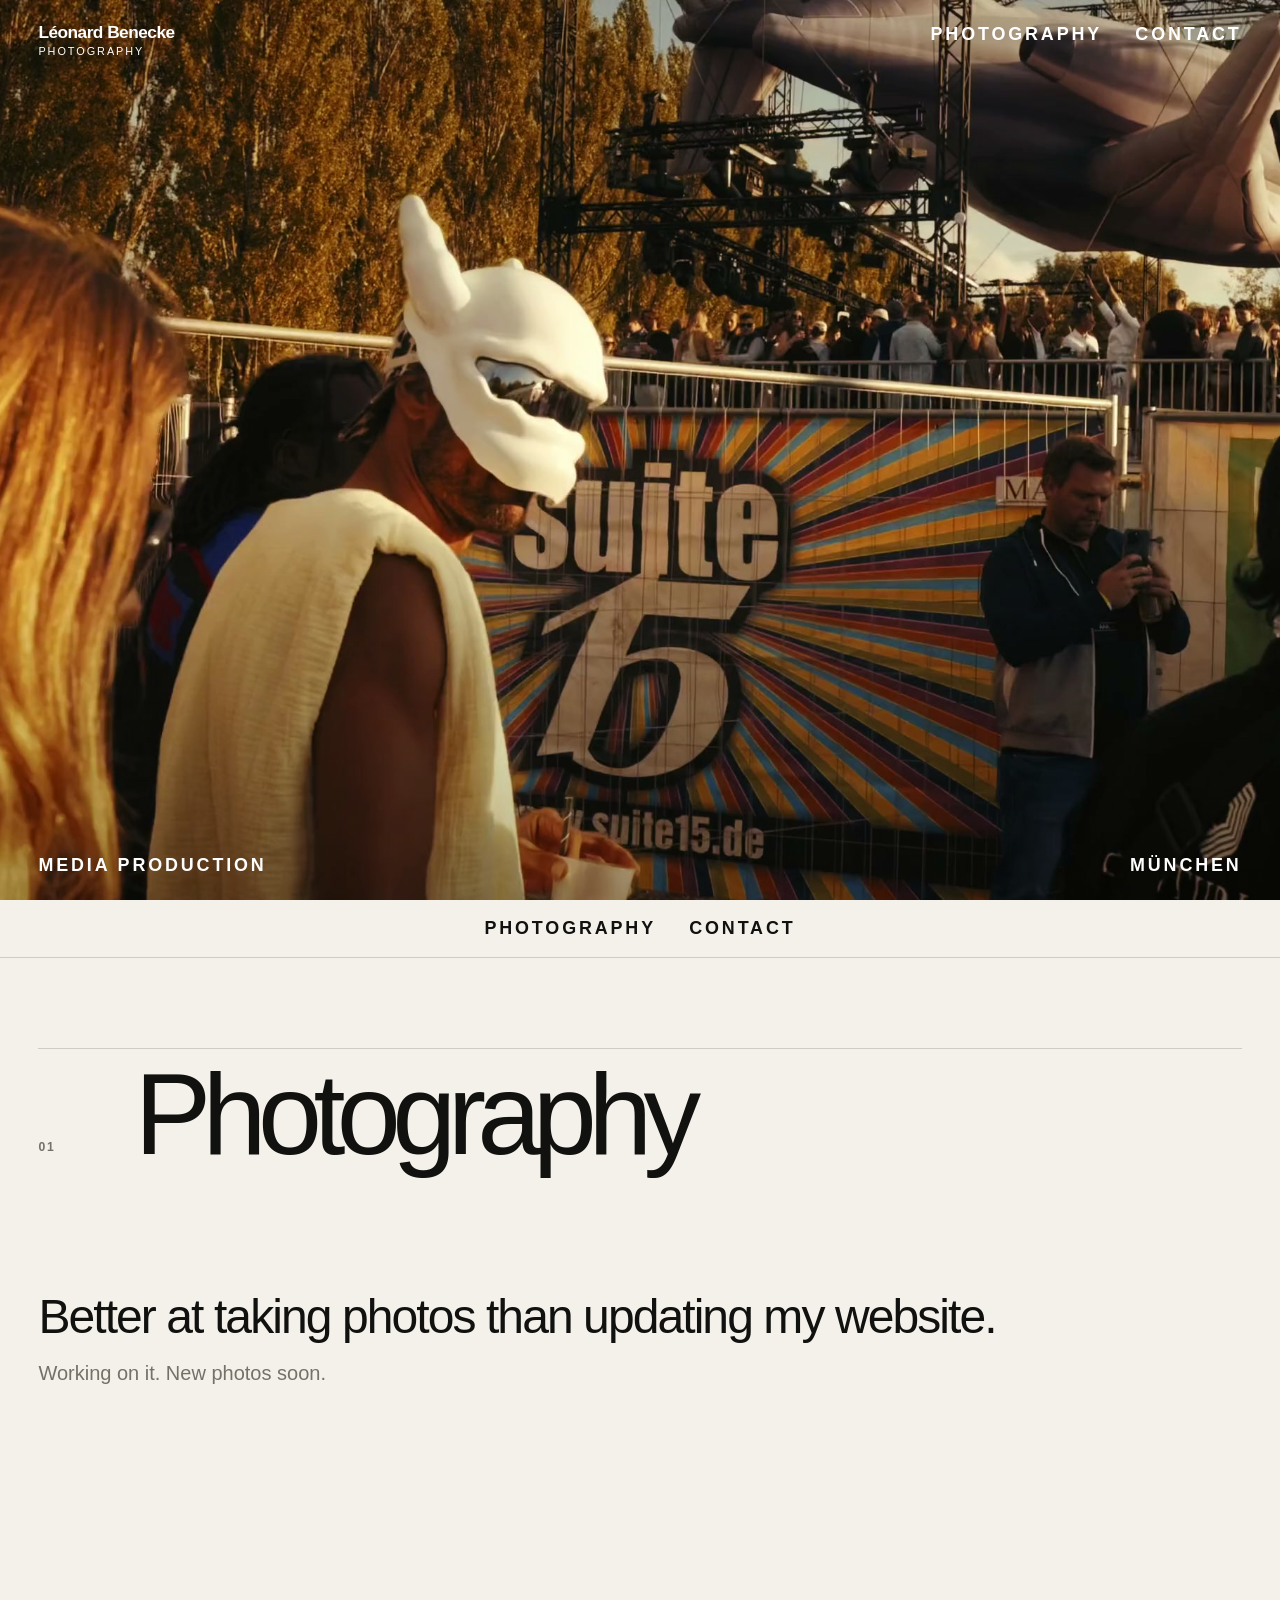
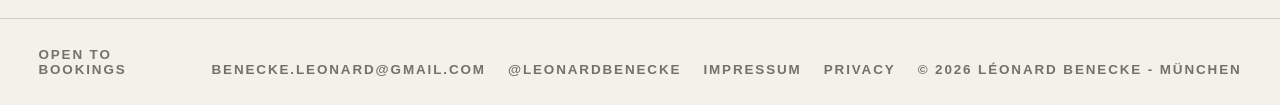
==== index.html @ dd4e33e9 "Use first frame of current cover video as loading poster" ====
<!doctype html>
<html lang="de">
  <head>
    <meta charset="UTF-8" />
    <meta name="viewport" content="width=device-width, initial-scale=1.0" />
    <meta
      name="description"
      content="Léonard Benecke Photography in München für Eventfotografie, Club-Events, Portraits, Automotive, Immobilien, Foto und Video."
    />
    <meta name="author" content="Léonard Benecke" />
    <meta name="robots" content="index, follow" />
    <meta
      name="keywords"
      content="Fotograf München, Eventfotografie München, Clubfotografie, Portraitfotografie, Automotive Fotografie, Immobilienfotografie, Videografie München"
    />
    <meta property="og:type" content="website" />
    <meta property="og:locale" content="de_DE" />
    <meta property="og:site_name" content="Léonard Benecke Photography" />
    <meta property="og:title" content="Léonard Benecke Photography | Foto &amp; Video in München" />
    <meta
      property="og:description"
      content="Eventfotografie, Club-Events, Portraits, Automotive, Immobilien sowie Foto- und Videoproduktion in München."
    />
    <meta property="og:url" content="https://leonardbenecke.de/" />
    <meta property="og:image" content="https://leonardbenecke.de/images/COVER/0010.jpg" />
    <meta name="twitter:card" content="summary_large_image" />
    <meta name="twitter:title" content="Léonard Benecke Photography | Foto &amp; Video in München" />
    <meta
      name="twitter:description"
      content="Eventfotografie, Club-Events, Portraits, Automotive, Immobilien sowie Foto- und Videoproduktion in München."
    />
    <meta name="twitter:image" content="https://leonardbenecke.de/images/COVER/0010.jpg" />
    <title>Léonard Benecke Photography | Foto &amp; Video in München</title>
    <link rel="canonical" href="https://leonardbenecke.de/" />
    <link rel="icon" href="data:image/svg+xml,%3Csvg xmlns='http://www.w3.org/2000/svg' viewBox='0 0 64 64'%3E%3Crect width='64' height='64' fill='%2311110f'/%3E%3Ctext x='32' y='39' text-anchor='middle' font-family='Arial' font-size='24' fill='%23f4f1ea'%3ELB%3C/text%3E%3C/svg%3E" />
    <link rel="stylesheet" href="styles.css" />
    <script type="application/ld+json">
      {
        "@context": "https://schema.org",
        "@type": "LocalBusiness",
        "name": "Léonard Benecke Photography",
        "url": "https://leonardbenecke.de/",
        "image": "https://leonardbenecke.de/images/COVER/0010.jpg",
        "email": "benecke.leonard@gmail.com",
        "sameAs": ["https://www.instagram.com/leonardbenecke/"],
        "address": {
          "@type": "PostalAddress",
          "streetAddress": "Planegger Straße 38",
          "postalCode": "81241",
          "addressLocality": "München",
          "addressCountry": "DE"
        },
        "areaServed": {
          "@type": "City",
          "name": "München"
        },
        "description": "Fotografie und Videografie in München mit Fokus auf Events, Club-Events, Portraits, Automotive, Immobilien und Musikvideos.",
        "knowsAbout": [
          "Eventfotografie",
          "Clubfotografie",
          "Portraitfotografie",
          "Automotive Fotografie",
          "Immobilienfotografie",
          "Videografie",
          "Videoschnitt"
        ]
      }
    </script>
    <script src="script.js" defer fetchpriority="high"></script>
  </head>
  <body>
    <header class="site-header">
      <a class="brand" href="#top" aria-label="Léonard Benecke Photography home">
        <span>Léonard Benecke</span>
        <small>Photography</small>
      </a>

      <button class="menu-toggle" type="button" aria-expanded="false" aria-controls="site-nav">
        Menu
      </button>

      <nav id="site-nav" class="site-nav" aria-label="Main navigation">
        <a href="#photography">Photography</a>
        <a href="#contact">Contact</a>
      </nav>
    </header>

    <main id="top">
      <h1 class="sr-only">Léonard Benecke Photography in München</h1>

      <section class="hero" aria-label="Featured video">
        <video
          autoplay
          muted
          loop
          playsinline
          preload="auto"
          poster="images/COVER/cover-video-first-frame-20261026.jpg"
          data-hdr-src="images/CoverVideoHDR-compressed.mp4"
          data-sdr-src="images/CoverVideoSDR-compressed.mp4"
          data-low-hdr-src="images/CoverVideoHDR-low-compressed.mp4"
          data-low-sdr-src="images/CoverVideoLOW-compressed.mp4"
        >
          <img src="images/COVER/cover-video-first-frame-20261026.jpg" alt="Open-air event with a guest wearing a white mask" fetchpriority="low" />
        </video>
        <div class="hero-meta">
          <p>Media Production</p>
          <p>München</p>
        </div>
      </section>

      <nav class="category-nav" aria-label="Page sections">
        <a href="#photography">Photography</a>
        <a href="#contact">Contact</a>
      </nav>

      <section id="photography" class="gallery-section" aria-labelledby="photography-title">
        <div class="section-heading">
          <p>01</p>
          <h2 id="photography-title">Photography</h2>
        </div>

        <div class="gallery-maintenance">
          <p class="maintenance-title">Better at taking photos than updating my website.</p>
          <p class="maintenance-note">Working on it. New photos soon.</p>
        </div>
      </section>

      <section id="contact" class="contact" aria-label="Contact">
        <p class="contact-note">Open to bookings</p>
        <a href="mailto:benecke.leonard@gmail.com">benecke.leonard@gmail.com</a>
        <a href="https://www.instagram.com/leonardbenecke/" rel="noopener noreferrer">@leonardbenecke</a>
        <a href="impressum.html">Impressum</a>
        <a href="datenschutz.html">Privacy</a>
        <p>© <span id="year"></span> Léonard Benecke - München</p>
      </section>
    </main>
  </body>
</html>
---- styles.css ----
:root {
  --paper: #f4f1ea;
  --ink: #11110f;
  --muted: #747168;
  --line: rgba(17, 17, 15, 0.16);
  --sans: -apple-system, BlinkMacSystemFont, "Segoe UI", Arial, sans-serif;
}

* {
  box-sizing: border-box;
}

html {
  scroll-behavior: smooth;
}

body {
  margin: 0;
  background: var(--paper);
  color: var(--ink);
  font-family: var(--sans);
}

body.nav-open {
  overflow: hidden;
}

body.lightbox-open {
  overflow: hidden;
}

a {
  color: inherit;
  text-decoration: none;
}

img {
  display: block;
  width: 100%;
}

button {
  color: inherit;
  font: inherit;
}

.sr-only {
  position: absolute;
  width: 1px;
  height: 1px;
  padding: 0;
  border: 0;
  margin: -1px;
  clip: rect(0, 0, 0, 0);
  overflow: hidden;
  white-space: nowrap;
}

.site-header {
  position: absolute;
  z-index: 10;
  top: 0;
  left: 0;
  display: flex;
  width: 100%;
  align-items: flex-start;
  justify-content: space-between;
  padding: 24px clamp(18px, 3vw, 42px);
  color: #fff;
  text-shadow: 0 1px 18px rgba(0, 0, 0, 0.28);
}

.brand {
  display: flex;
  flex-direction: column;
  gap: 5px;
  font-size: 1.08rem;
  font-weight: 600;
  letter-spacing: -0.03em;
  line-height: 1;
}

.brand small {
  font-size: 0.68rem;
  font-weight: 500;
  letter-spacing: 0.18em;
  text-transform: uppercase;
}

.site-nav,
.category-nav {
  display: flex;
  gap: clamp(18px, 2.6vw, 36px);
  font-size: clamp(0.95rem, 1.4vw, 1.35rem);
  font-weight: 600;
  letter-spacing: 0.16em;
  text-transform: uppercase;
}

.site-nav a,
.category-nav a,
.contact a {
  transition: opacity 180ms ease;
}

.site-nav a:hover,
.category-nav a:hover,
.contact a:hover {
  opacity: 0.55;
}

.menu-toggle {
  display: none;
}

.hero {
  position: relative;
  min-height: 100svh;
  overflow: hidden;
  background: #151515;
}

.hero video,
.hero img {
  position: absolute;
  top: 50%;
  left: 50%;
  width: 100vw;
  height: 100svh;
  max-width: calc(100svh * 21 / 9);
  max-height: calc(100vw * 16 / 9);
  object-fit: cover;
  object-position: center 55%;
  transform: translate(-50%, -50%);
}

.hero video {
  display: block;
}

.hero::after {
  position: absolute;
  inset: 0;
  content: "";
  background:
    linear-gradient(180deg, rgba(0, 0, 0, 0.18), transparent 34%),
    linear-gradient(0deg, rgba(0, 0, 0, 0.28), transparent 38%);
  pointer-events: none;
}

.hero-meta {
  position: absolute;
  right: clamp(18px, 3vw, 42px);
  bottom: 24px;
  left: clamp(18px, 3vw, 42px);
  z-index: 1;
  display: flex;
  justify-content: space-between;
  color: #fff;
  font-size: clamp(0.95rem, 1.4vw, 1.35rem);
  font-weight: 600;
  letter-spacing: 0.16em;
  text-transform: uppercase;
}

.hero-meta p,
.contact p,
figure {
  margin: 0;
}

.category-nav {
  position: sticky;
  z-index: 8;
  top: 0;
  justify-content: center;
  padding: 18px clamp(18px, 3vw, 42px);
  border-bottom: 1px solid var(--line);
  background: rgba(244, 241, 234, 0.88);
  backdrop-filter: blur(16px);
}

.gallery-section {
  padding: clamp(52px, 7vw, 98px) clamp(18px, 3vw, 42px) 0;
  scroll-margin-top: 58px;
}

.section-heading {
  display: grid;
  grid-template-columns: 72px 1fr;
  gap: 24px;
  align-items: end;
  padding-top: 18px;
  border-top: 1px solid var(--line);
  margin-bottom: clamp(24px, 4vw, 54px);
}

.section-heading p {
  margin: 0 0 0.58em;
  color: var(--muted);
  font-size: 0.76rem;
  font-weight: 600;
  letter-spacing: 0.16em;
}

h1,
.section-heading h2 {
  margin: 0;
  font-size: clamp(3.4rem, 9vw, 9.5rem);
  font-weight: 500;
  letter-spacing: -0.075em;
  line-height: 0.82;
}

.gallery-maintenance {
  padding: clamp(36px, 6vw, 80px) 0;
}

.maintenance-title {
  margin: 0 0 14px;
  font-size: clamp(1.5rem, 4vw, 3rem);
  font-weight: 500;
  letter-spacing: -0.04em;
}

.maintenance-note {
  margin: 0;
  color: var(--muted);
  font-size: clamp(1rem, 1.6vw, 1.25rem);
  line-height: 1.5;
}

.photo-grid {
  --photo-gap: clamp(12px, 1.4vw, 22px);
  display: grid;
  grid-template-columns: repeat(2, minmax(0, 1fr));
  gap: var(--photo-gap);
  align-items: start;
}

.photo-grid-column {
  display: grid;
  gap: var(--photo-gap);
  align-content: start;
}

.photo-grid figure {
  position: relative;
  display: block;
  width: 100%;
  background: #d8d2c6;
}

.photo-grid-events figcaption {
  position: absolute;
  bottom: 10px;
  left: 10px;
  padding: 5px 8px;
  background: rgba(0, 0, 0, 0.32);
  backdrop-filter: blur(10px);
  color: #fff;
  font-size: 0.72rem;
  font-weight: 600;
  letter-spacing: 0.08em;
  line-height: 1;
}

.photo-grid img {
  width: 100%;
  height: auto;
  cursor: zoom-in;
}

.photo-grid img:not([src]):not([width]) {
  display: block;
  aspect-ratio: 3 / 2;
  min-height: 180px;
}

.lightbox {
  position: fixed;
  inset: 0;
  z-index: 50;
  display: none;
  align-items: center;
  justify-content: center;
  padding: clamp(18px, 4vw, 52px);
  background: rgba(10, 10, 9, 0.92);
}

.lightbox.is-open {
  display: flex;
}

.lightbox-image {
  width: auto;
  max-width: 100%;
  max-height: 100%;
  object-fit: contain;
  box-shadow: 0 20px 80px rgba(0, 0, 0, 0.32);
}

.lightbox-close {
  position: fixed;
  top: 18px;
  right: 18px;
  z-index: 1;
  padding: 0;
  border: 0;
  background: transparent;
  color: #fff;
  cursor: pointer;
  font-size: 0.78rem;
  font-weight: 600;
  letter-spacing: 0.16em;
  text-transform: uppercase;
}

.contact {
  display: grid;
  grid-template-columns: 1fr repeat(5, auto);
  gap: 22px;
  align-items: end;
  margin-top: clamp(86px, 12vw, 160px);
  padding: 28px clamp(18px, 3vw, 42px);
  border-top: 1px solid var(--line);
  color: var(--muted);
  font-size: 0.84rem;
  font-weight: 600;
  letter-spacing: 0.14em;
  text-transform: uppercase;
}

.legal-page {
  min-height: 100svh;
  padding: clamp(24px, 4vw, 56px);
}

.legal-back {
  display: inline-block;
  margin-bottom: clamp(64px, 14vw, 180px);
  font-size: 0.78rem;
  font-weight: 600;
  letter-spacing: 0.16em;
  text-transform: uppercase;
}

.legal-content {
  max-width: 720px;
}

.legal-content h1 {
  margin-bottom: clamp(42px, 8vw, 92px);
}

.legal-content h2 {
  margin: 0 0 14px;
  font-size: 0.84rem;
  font-weight: 600;
  letter-spacing: 0.14em;
  text-transform: uppercase;
}

.legal-content p {
  margin: 0 0 34px;
  font-size: clamp(1.05rem, 1.8vw, 1.45rem);
  line-height: 1.5;
}

@media (max-width: 780px) {
  .site-header {
    padding: 18px;
  }

  .menu-toggle {
    position: relative;
    z-index: 12;
    display: block;
    padding: 0;
    border: 0;
    background: transparent;
    font-size: 0.78rem;
    font-weight: 600;
    letter-spacing: 0.16em;
    text-transform: uppercase;
  }

  .site-nav {
    position: fixed;
    inset: 0;
    z-index: 11;
    display: none;
    flex-direction: column;
    gap: 26px;
    align-items: center;
    justify-content: center;
    background: var(--ink);
    color: var(--paper);
    font-size: clamp(2.5rem, 13vw, 4.8rem);
    font-weight: 500;
    letter-spacing: -0.075em;
    text-transform: none;
  }

  .site-nav.is-open {
    display: flex;
  }

  .category-nav {
    justify-content: space-between;
    gap: 12px;
    overflow-x: auto;
  }

  .hero video,
  .hero img {
    object-position: center center;
  }

  .hero-meta {
    display: grid;
    gap: 9px;
  }

  .section-heading {
    grid-template-columns: 1fr;
    gap: 8px;
  }

  .photo-grid {
    grid-template-columns: repeat(2, minmax(0, 1fr));
  }

  .contact {
    grid-template-columns: 1fr;
    align-items: start;
  }
}

@media (max-width: 560px) {
  .photo-grid {
    grid-template-columns: 1fr;
  }
}

@media (prefers-reduced-motion: reduce) {
  html {
    scroll-behavior: auto;
  }

  *,
  *::before,
  *::after {
    transition-duration: 0.01ms !important;
  }
}
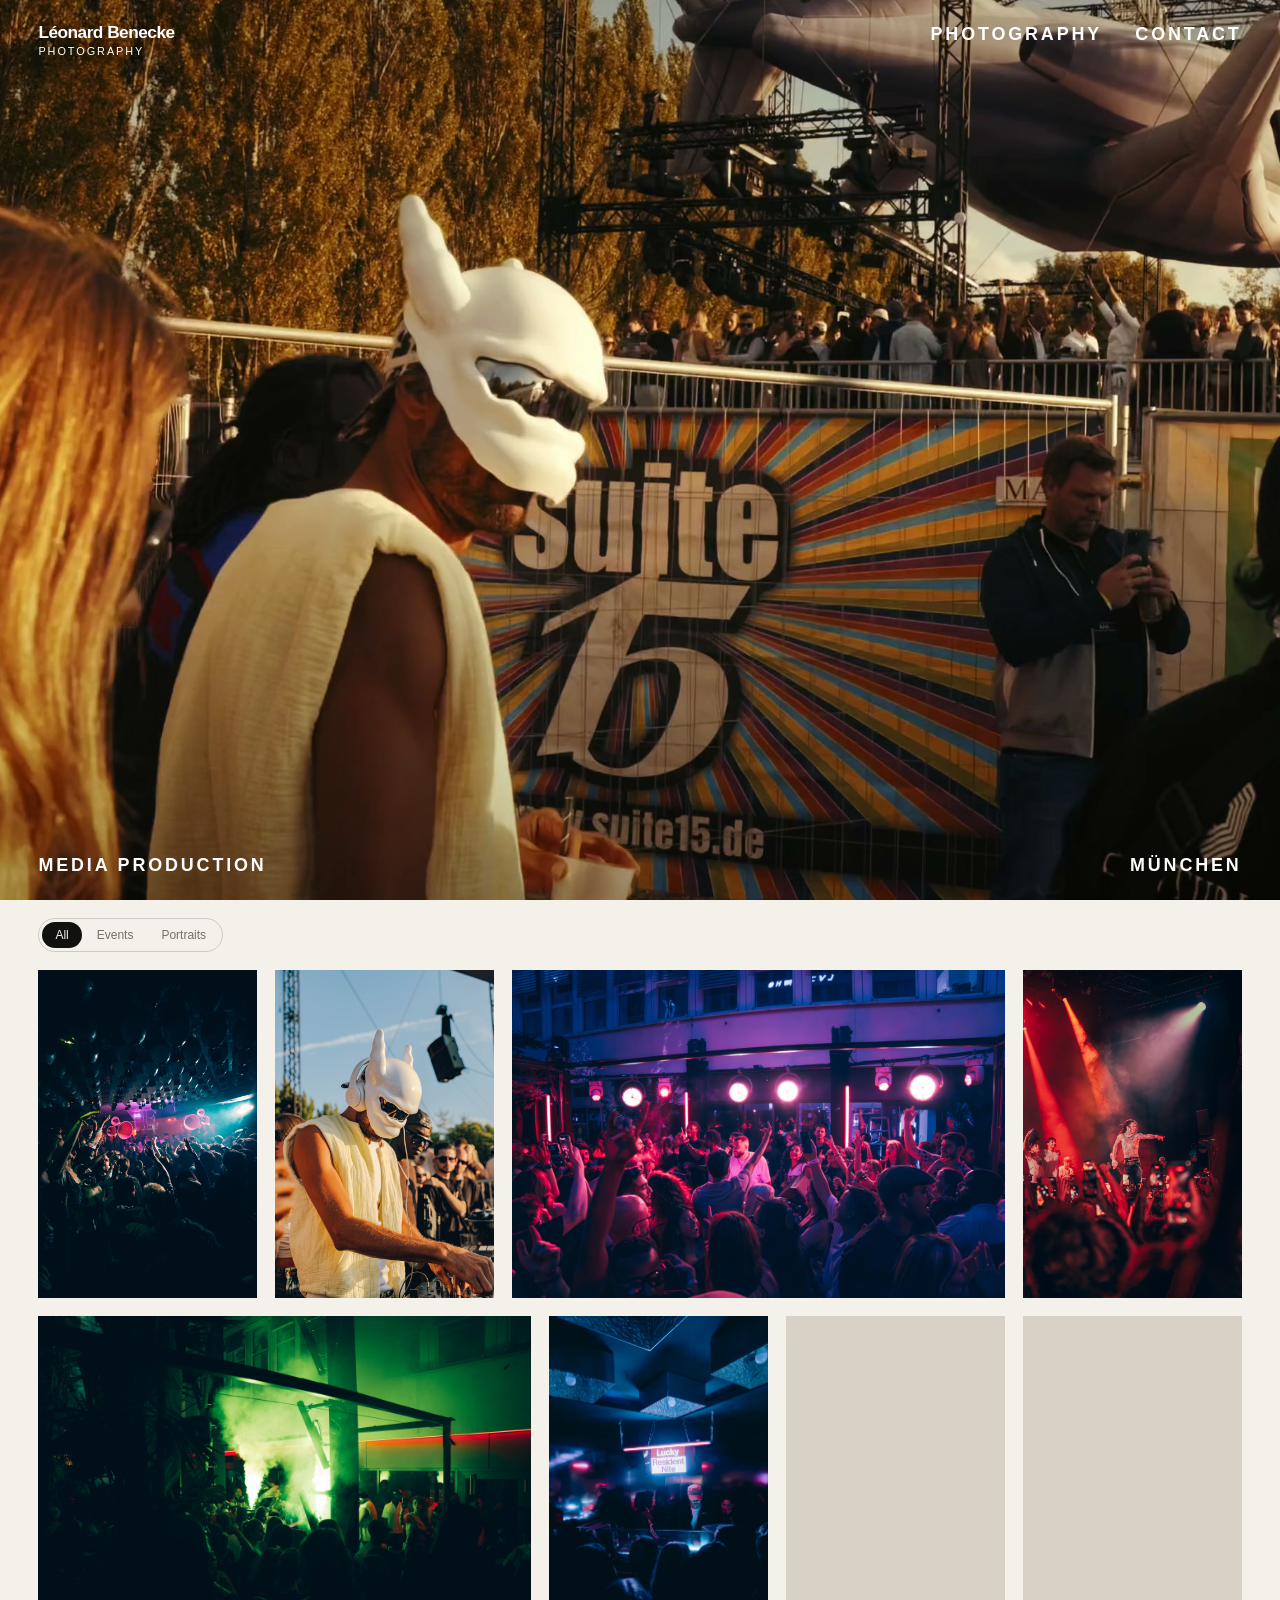
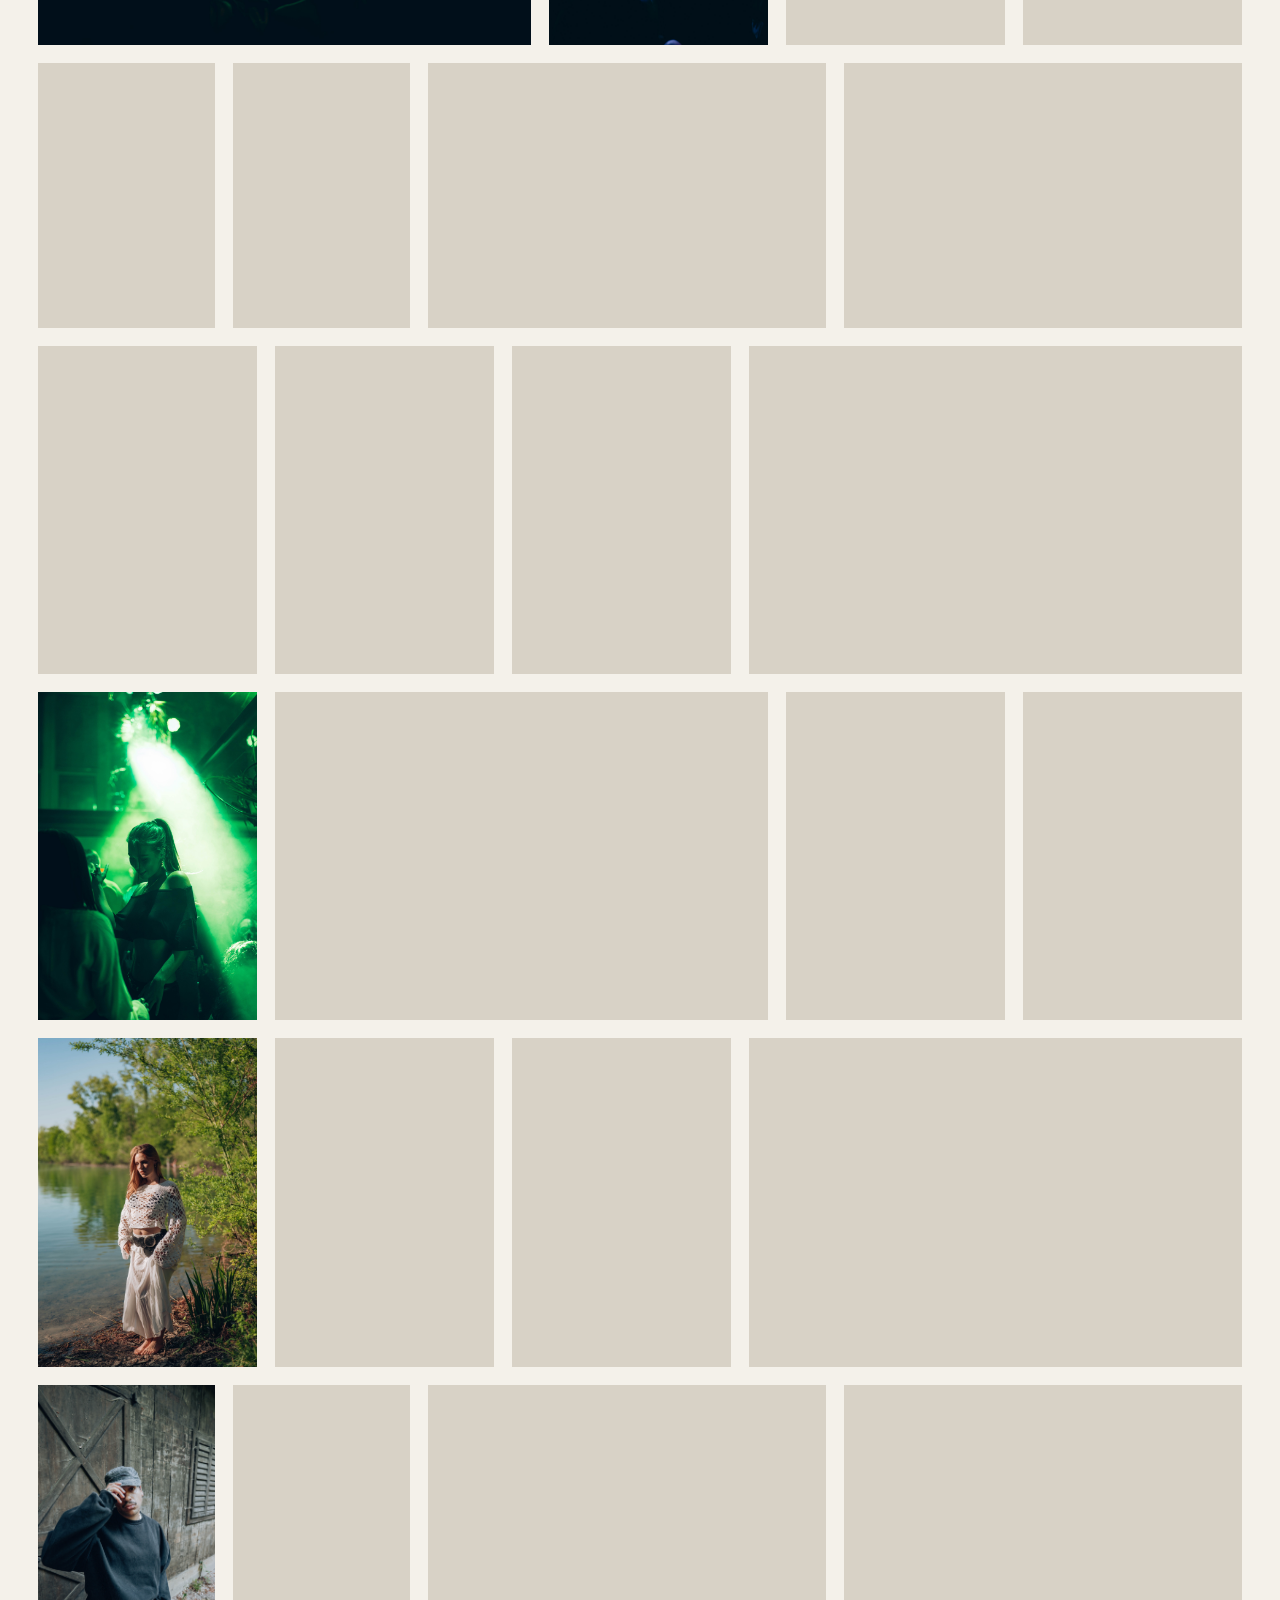
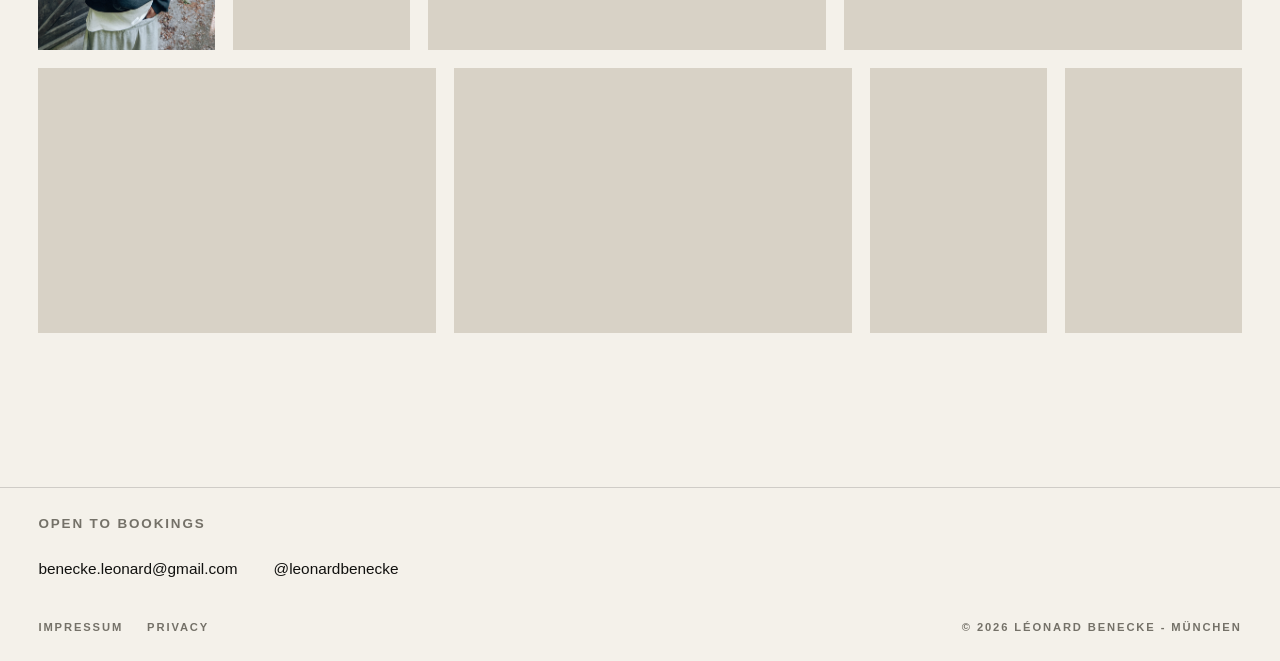
==== commit 91afe31f: "Add editable HDR gallery, category filters and consolidated media" ====
--- a/index.html
+++ b/index.html
@@ -22,14 +22,14 @@
       content="Eventfotografie, Club-Events, Portraits, Automotive, Immobilien sowie Foto- und Videoproduktion in München."
     />
     <meta property="og:url" content="https://leonardbenecke.de/" />
-    <meta property="og:image" content="https://leonardbenecke.de/images/COVER/0010.jpg" />
+    <meta property="og:image" content="https://leonardbenecke.de/media/images/cover/cover-video-first-frame-20261026.jpg" />
     <meta name="twitter:card" content="summary_large_image" />
     <meta name="twitter:title" content="Léonard Benecke Photography | Foto &amp; Video in München" />
     <meta
       name="twitter:description"
       content="Eventfotografie, Club-Events, Portraits, Automotive, Immobilien sowie Foto- und Videoproduktion in München."
     />
-    <meta name="twitter:image" content="https://leonardbenecke.de/images/COVER/0010.jpg" />
+    <meta name="twitter:image" content="https://leonardbenecke.de/media/images/cover/cover-video-first-frame-20261026.jpg" />
     <title>Léonard Benecke Photography | Foto &amp; Video in München</title>
     <link rel="canonical" href="https://leonardbenecke.de/" />
     <link rel="icon" href="data:image/svg+xml,%3Csvg xmlns='http://www.w3.org/2000/svg' viewBox='0 0 64 64'%3E%3Crect width='64' height='64' fill='%2311110f'/%3E%3Ctext x='32' y='39' text-anchor='middle' font-family='Arial' font-size='24' fill='%23f4f1ea'%3ELB%3C/text%3E%3C/svg%3E" />
@@ -40,7 +40,7 @@
         "@type": "LocalBusiness",
         "name": "Léonard Benecke Photography",
         "url": "https://leonardbenecke.de/",
-        "image": "https://leonardbenecke.de/images/COVER/0010.jpg",
+        "image": "https://leonardbenecke.de/media/images/cover/cover-video-first-frame-20261026.jpg",
         "email": "benecke.leonard@gmail.com",
         "sameAs": ["https://www.instagram.com/leonardbenecke/"],
         "address": {
@@ -66,6 +66,7 @@
         ]
       }
     </script>
+    <script src="gallery-data.js" defer></script>
     <script src="script.js" defer fetchpriority="high"></script>
   </head>
   <body>
@@ -75,11 +76,7 @@
         <small>Photography</small>
       </a>
 
-      <button class="menu-toggle" type="button" aria-expanded="false" aria-controls="site-nav">
-        Menu
-      </button>
-
-      <nav id="site-nav" class="site-nav" aria-label="Main navigation">
+      <nav id="site-nav" class="site-nav site-nav-direct" aria-label="Main navigation">
         <a href="#photography">Photography</a>
         <a href="#contact">Contact</a>
       </nav>
@@ -95,13 +92,13 @@
           loop
           playsinline
           preload="auto"
-          poster="images/COVER/cover-video-first-frame-20261026.jpg"
-          data-hdr-src="images/CoverVideoHDR-compressed.mp4"
-          data-sdr-src="images/CoverVideoSDR-compressed.mp4"
-          data-low-hdr-src="images/CoverVideoHDR-low-compressed.mp4"
-          data-low-sdr-src="images/CoverVideoLOW-compressed.mp4"
+          poster="media/images/cover/cover-video-first-frame-20261026.jpg"
+          data-hdr-src="media/videos/cover/cover-hdr.mp4"
+          data-sdr-src="media/videos/cover/cover-sdr.mp4"
+          data-low-hdr-src="media/videos/cover/cover-hdr-low.mp4"
+          data-low-sdr-src="media/videos/cover/cover-sdr-low.mp4"
         >
-          <img src="images/COVER/cover-video-first-frame-20261026.jpg" alt="Open-air event with a guest wearing a white mask" fetchpriority="low" />
+          <img src="media/images/cover/cover-video-first-frame-20261026.jpg" alt="Open-air event with a guest wearing a white mask" fetchpriority="low" />
         </video>
         <div class="hero-meta">
           <p>Media Production</p>
@@ -109,30 +106,27 @@
         </div>
       </section>
 
-      <nav class="category-nav" aria-label="Page sections">
-        <a href="#photography">Photography</a>
-        <a href="#contact">Contact</a>
-      </nav>
-
-      <section id="photography" class="gallery-section" aria-labelledby="photography-title">
-        <div class="section-heading">
-          <p>01</p>
-          <h2 id="photography-title">Photography</h2>
-        </div>
-
-        <div class="gallery-maintenance">
-          <p class="maintenance-title">Better at taking photos than updating my website.</p>
-          <p class="maintenance-note">Working on it. New photos soon.</p>
-        </div>
+      <section id="photography" class="gallery-section gallery-feed" aria-label="Photography">
+        <nav class="photo-filters" aria-label="Fotos filtern">
+          <button type="button" data-photo-filter="all" aria-pressed="true" aria-controls="photography-grid">All</button>
+          <button type="button" data-photo-filter="events" aria-pressed="false" aria-controls="photography-grid">Events</button>
+          <button type="button" data-photo-filter="portraits" aria-pressed="false" aria-controls="photography-grid">Portraits</button>
+        </nav>
+        <p class="sr-only" data-gallery-status role="status" aria-live="polite"></p>
+        <div id="photography-grid" class="photo-grid" data-gallery-feed></div>
       </section>
 
       <section id="contact" class="contact" aria-label="Contact">
         <p class="contact-note">Open to bookings</p>
-        <a href="mailto:benecke.leonard@gmail.com">benecke.leonard@gmail.com</a>
-        <a href="https://www.instagram.com/leonardbenecke/" rel="noopener noreferrer">@leonardbenecke</a>
-        <a href="impressum.html">Impressum</a>
-        <a href="datenschutz.html">Privacy</a>
-        <p>© <span id="year"></span> Léonard Benecke - München</p>
+        <div class="contact-links">
+          <a id="contact-email" class="contact-link" href="mailto:benecke.leonard@gmail.com">benecke.leonard@gmail.com</a>
+          <a class="contact-link" href="https://www.instagram.com/leonardbenecke/" rel="noopener noreferrer">@leonardbenecke</a>
+        </div>
+        <div class="contact-meta">
+          <a href="impressum.html">Impressum</a>
+          <a href="datenschutz.html">Privacy</a>
+          <p>© <span id="year"></span> Léonard Benecke - München</p>
+        </div>
       </section>
     </main>
   </body>
--- a/styles.css
+++ b/styles.css
@@ -185,6 +185,41 @@
   scroll-margin-top: 58px;
 }
 
+.gallery-feed {
+  padding-top: clamp(12px, 1.4vw, 22px);
+}
+
+.photo-filters {
+  display: inline-flex;
+  gap: 2px;
+  padding: 3px;
+  margin: 0 0 18px;
+  border: 1px solid var(--line);
+  border-radius: 999px;
+}
+
+.photo-filters button {
+  padding: 6px 13px;
+  border: 0;
+  border-radius: 999px;
+  background: transparent;
+  color: var(--muted);
+  font-size: 0.75rem;
+  font-weight: 400;
+  cursor: pointer;
+  transition: background 180ms ease, color 180ms ease;
+}
+
+.photo-filters button[aria-pressed="true"] {
+  background: var(--ink);
+  color: var(--paper);
+}
+
+.photo-filters button:focus-visible {
+  outline: 1px solid var(--ink);
+  outline-offset: 3px;
+}
+
 .section-heading {
   display: grid;
   grid-template-columns: 72px 1fr;
@@ -233,21 +268,34 @@
 .photo-grid {
   --photo-gap: clamp(12px, 1.4vw, 22px);
   display: grid;
-  grid-template-columns: repeat(2, minmax(0, 1fr));
+  grid-template-columns: repeat(4, minmax(0, 1fr));
   gap: var(--photo-gap);
   align-items: start;
 }
 
-.photo-grid-column {
-  display: grid;
+.photo-grid[data-gallery-feed] {
+  display: flex;
+  flex-direction: column;
+}
+
+.gallery-row {
+  display: flex;
+  width: 100%;
   gap: var(--photo-gap);
-  align-content: start;
+  align-items: flex-start;
+}
+
+.gallery-row > figure {
+  flex: var(--photo-ratio) 1 0%;
+  min-width: 0;
+  width: auto;
 }
 
 .photo-grid figure {
   position: relative;
   display: block;
   width: 100%;
+  margin: 0;
   background: #d8d2c6;
 }
 
@@ -269,6 +317,10 @@
   width: 100%;
   height: auto;
   cursor: zoom-in;
+}
+
+.photo-grid picture {
+  display: block;
 }
 
 .photo-grid img:not([src]):not([width]) {
@@ -298,6 +350,10 @@
   max-height: 100%;
   object-fit: contain;
   box-shadow: 0 20px 80px rgba(0, 0, 0, 0.32);
+}
+
+.lightbox picture {
+  display: contents;
 }
 
 .lightbox-close {
@@ -318,7 +374,7 @@
 
 .contact {
   display: grid;
-  grid-template-columns: 1fr repeat(5, auto);
+  grid-template-columns: 1fr;
   gap: 22px;
   align-items: end;
   margin-top: clamp(86px, 12vw, 160px);
@@ -331,6 +387,68 @@
   text-transform: uppercase;
 }
 
+.contact-links {
+  display: flex;
+  flex-wrap: wrap;
+  gap: 12px 36px;
+}
+
+.contact .contact-link {
+  position: relative;
+  display: inline-flex;
+  max-width: 100%;
+  padding: 7px 0;
+  color: var(--ink);
+  font-size: clamp(0.9rem, 1.2vw, 1.05rem);
+  font-weight: 400;
+  letter-spacing: 0;
+  text-transform: none;
+  overflow-wrap: anywhere;
+}
+
+.contact .contact-link:hover {
+  opacity: 1;
+  background: transparent;
+}
+
+.contact-link:focus-visible {
+  outline: 1px solid var(--ink);
+  outline-offset: 5px;
+}
+
+.contact-link::after {
+  position: absolute;
+  right: 0;
+  bottom: 1px;
+  left: 0;
+  height: 1px;
+  content: "";
+  background: currentColor;
+  opacity: 0.55;
+  transform: scaleX(0);
+  transform-origin: left;
+  transition: transform 300ms ease;
+}
+
+.contact-link:hover::after,
+.contact-link:focus-visible::after,
+.contact-links.is-highlighted .contact-link::after {
+  transform: scaleX(1);
+}
+
+.contact-meta {
+  display: flex;
+  flex-wrap: wrap;
+  gap: 14px 24px;
+  align-items: center;
+  margin-top: 14px;
+  font-size: 0.7rem;
+}
+
+.contact-meta p {
+  margin-left: auto;
+}
+
 .legal-page {
   min-height: 100svh;
   padding: clamp(24px, 4vw, 56px);
@@ -365,6 +483,10 @@
   margin: 0 0 34px;
   font-size: clamp(1.05rem, 1.8vw, 1.45rem);
   line-height: 1.5;
+}
+
+@media (min-width: 781px) and (max-width: 1100px) {
+  .photo-grid { grid-template-columns: repeat(3, minmax(0, 1fr)); }
 }
 
 @media (max-width: 780px) {
@@ -406,6 +528,23 @@
     display: flex;
   }
 
+  .site-nav.site-nav-direct {
+    position: static;
+    display: flex;
+    flex-direction: row;
+    gap: 0;
+    background: transparent;
+    color: #fff;
+    font-size: 0.85rem;
+    font-weight: 600;
+    letter-spacing: 0.16em;
+    text-transform: uppercase;
+  }
+
+  .site-nav-direct a[href="#photography"] {
+    display: none;
+  }
+
   .category-nav {
     justify-content: space-between;
     gap: 12px;
@@ -435,11 +574,15 @@
     grid-template-columns: 1fr;
     align-items: start;
   }
-}
-
-@media (max-width: 560px) {
-  .photo-grid {
-    grid-template-columns: 1fr;
+
+  .contact-links {
+    flex-direction: column;
+    align-items: flex-start;
+  }
+
+  .contact-meta p {
+    width: 100%;
+    margin-left: 0;
   }
 }
 
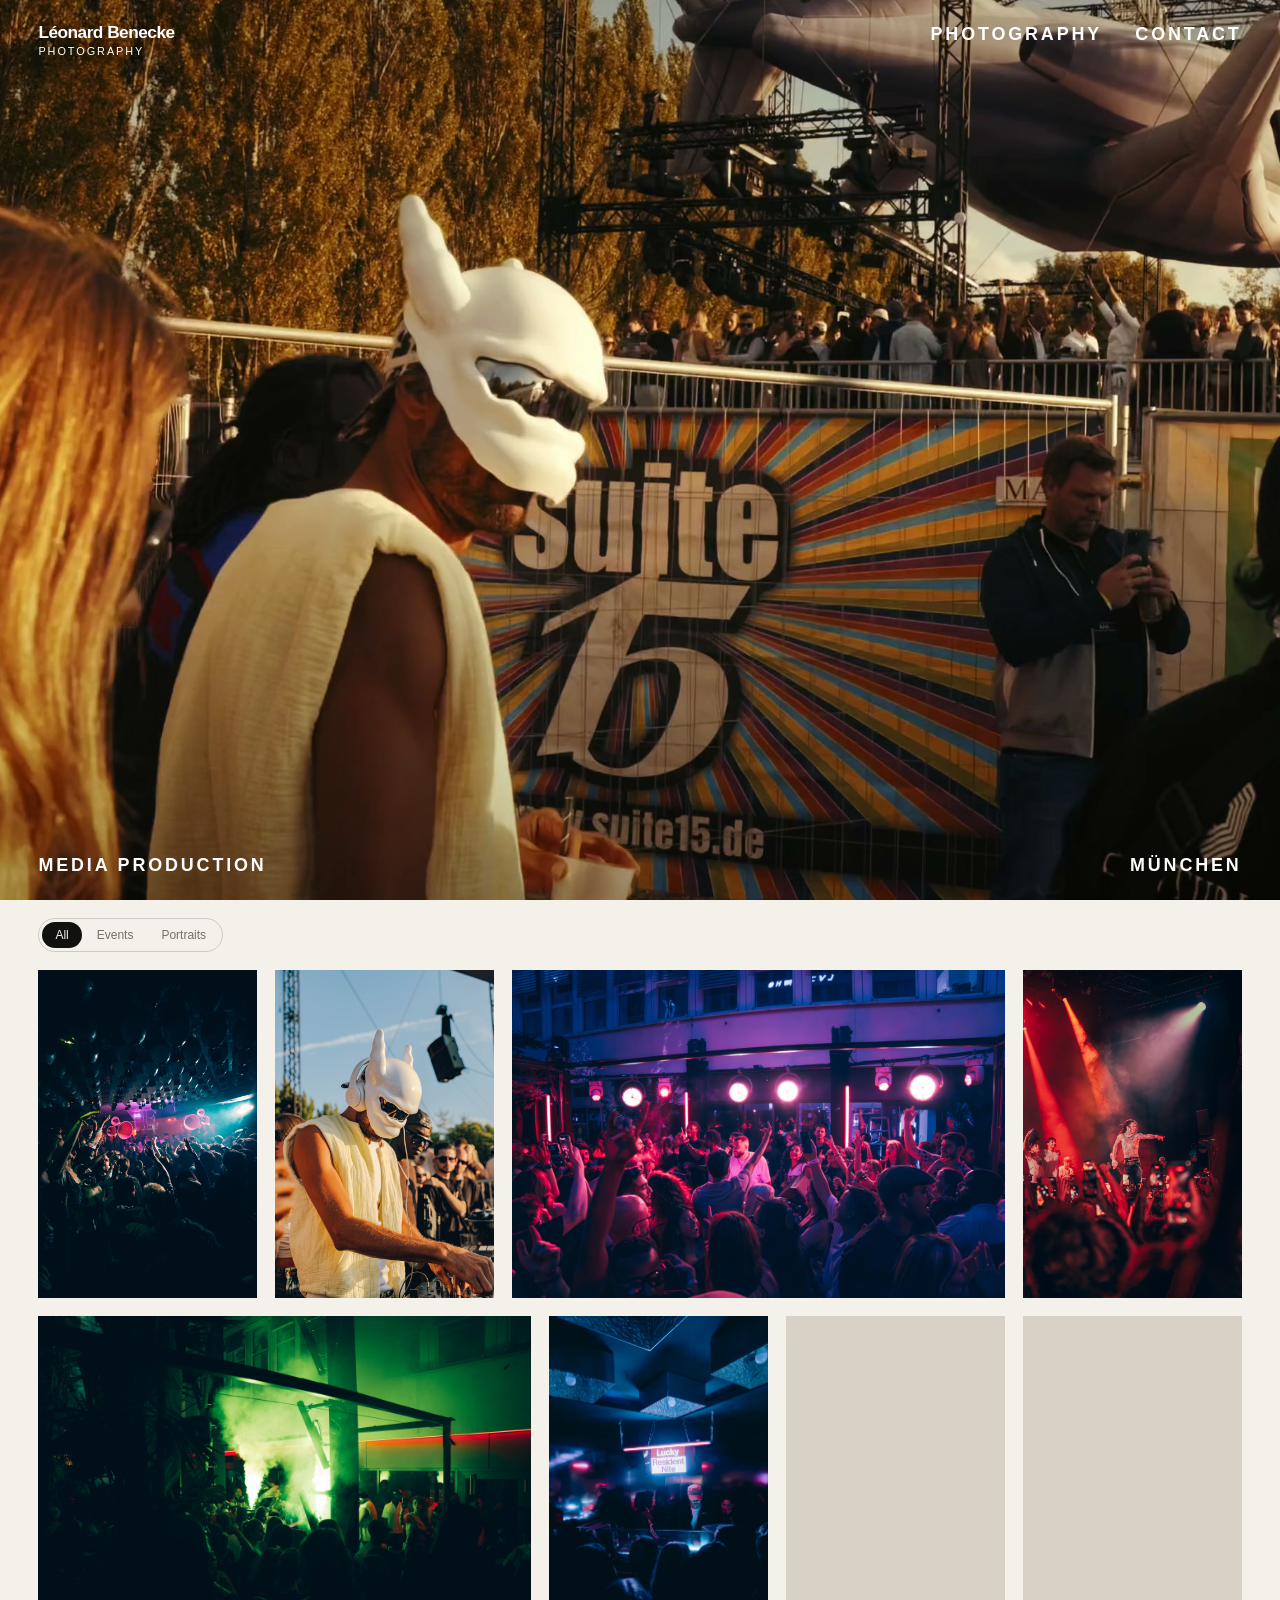
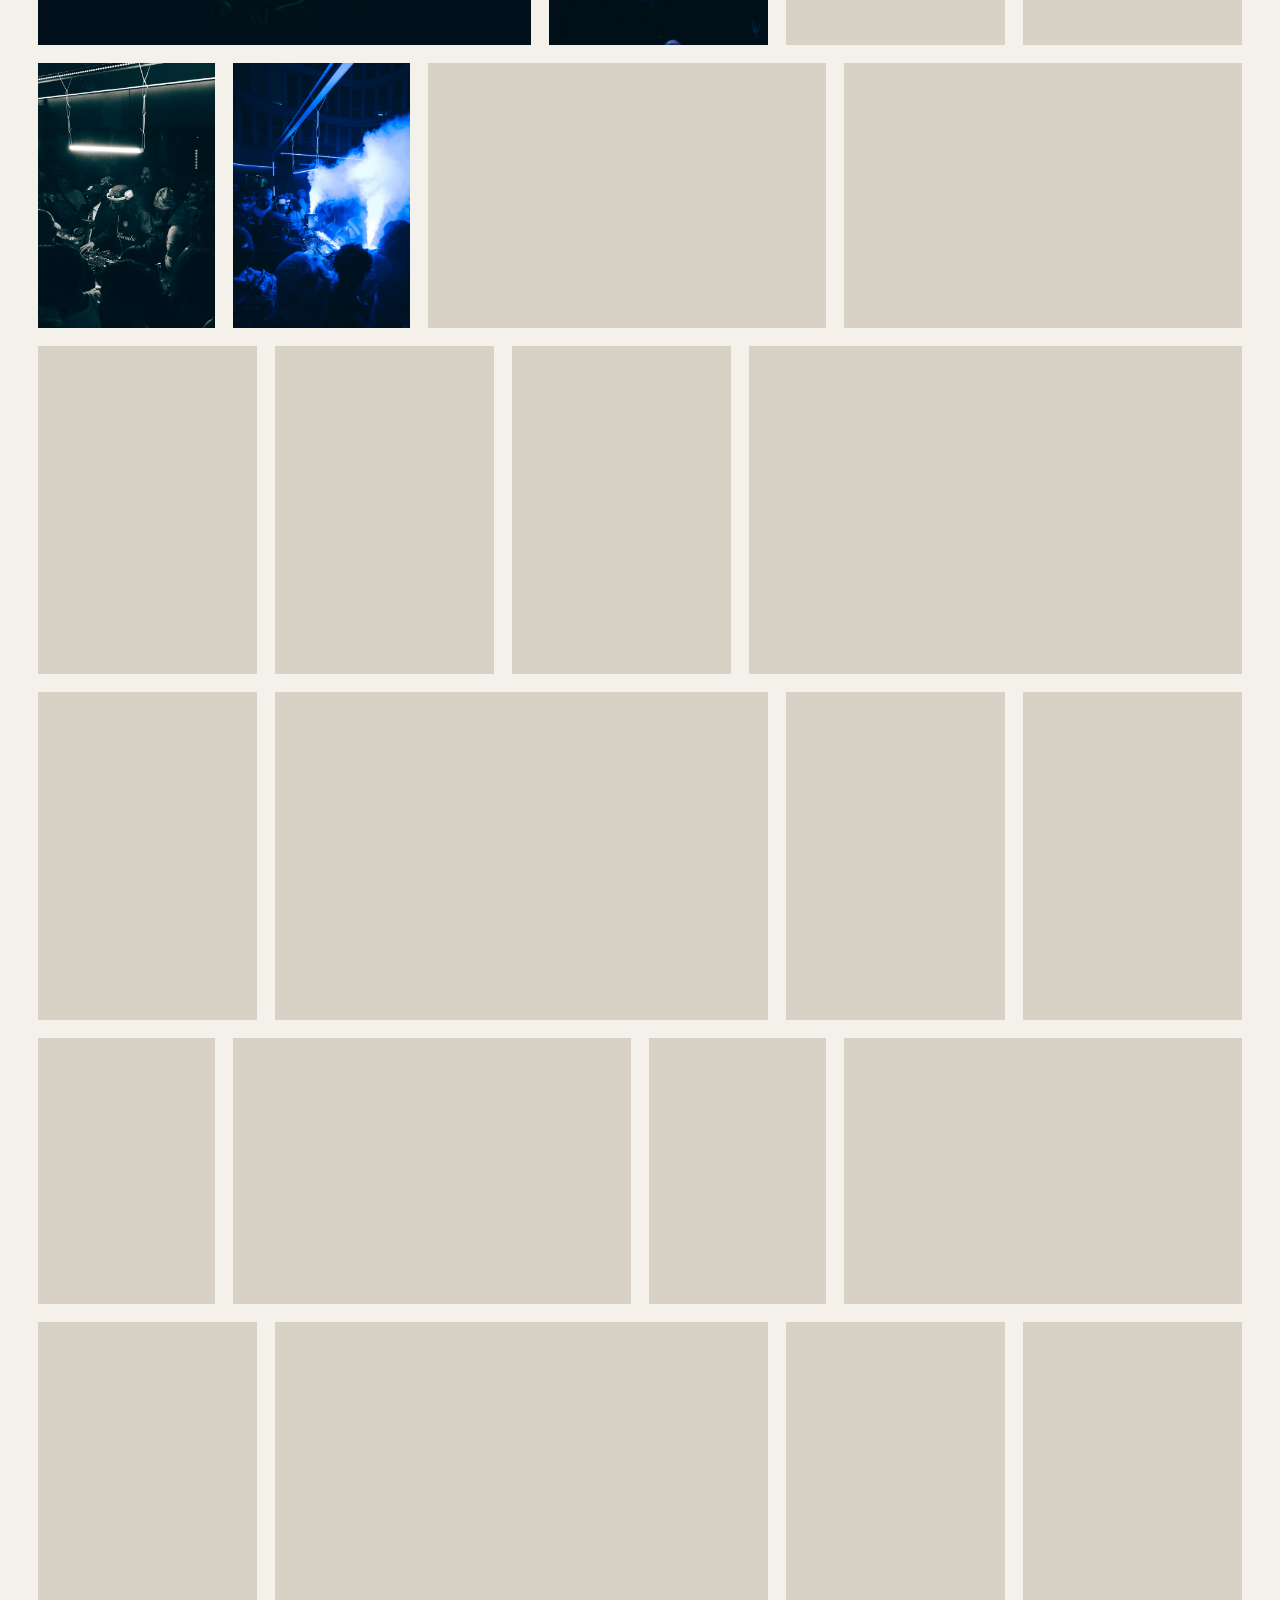
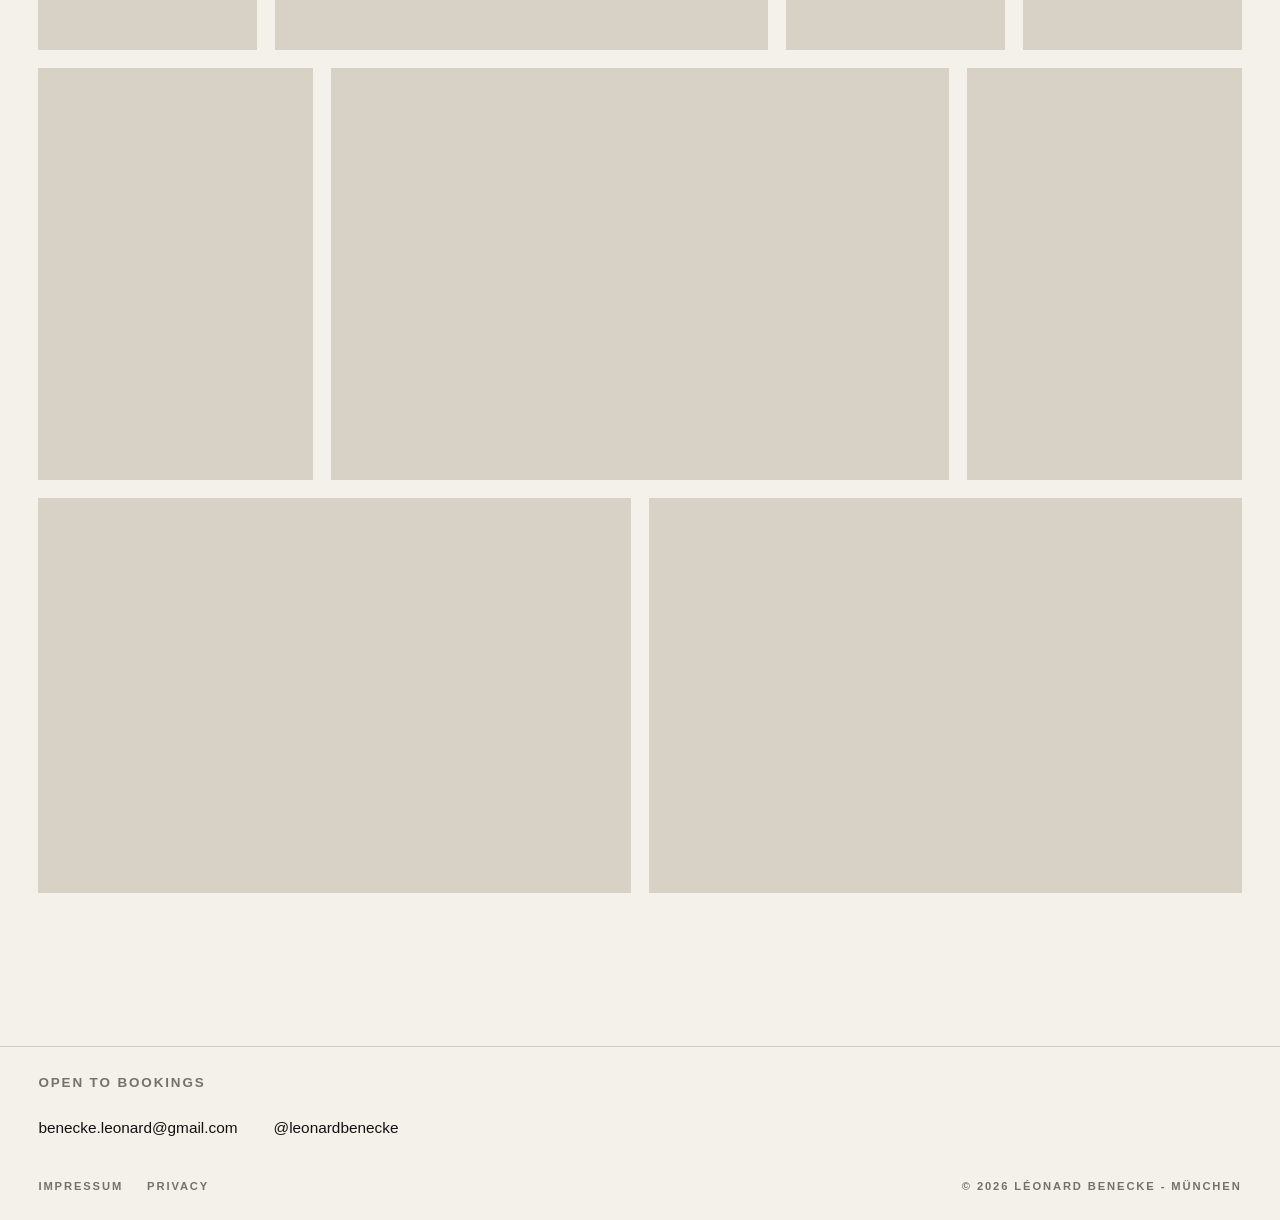
==== commit b127aa8c: "Version gallery assets to refresh browser caches" ====
--- a/index.html
+++ b/index.html
@@ -66,8 +66,8 @@
         ]
       }
     </script>
-    <script src="gallery-data.js" defer></script>
-    <script src="script.js" defer fetchpriority="high"></script>
+    <script src="gallery-data.js?v=ce469695757b" defer></script>
+    <script src="script.js?v=83152c6ff6e7" defer fetchpriority="high"></script>
   </head>
   <body>
     <header class="site-header">
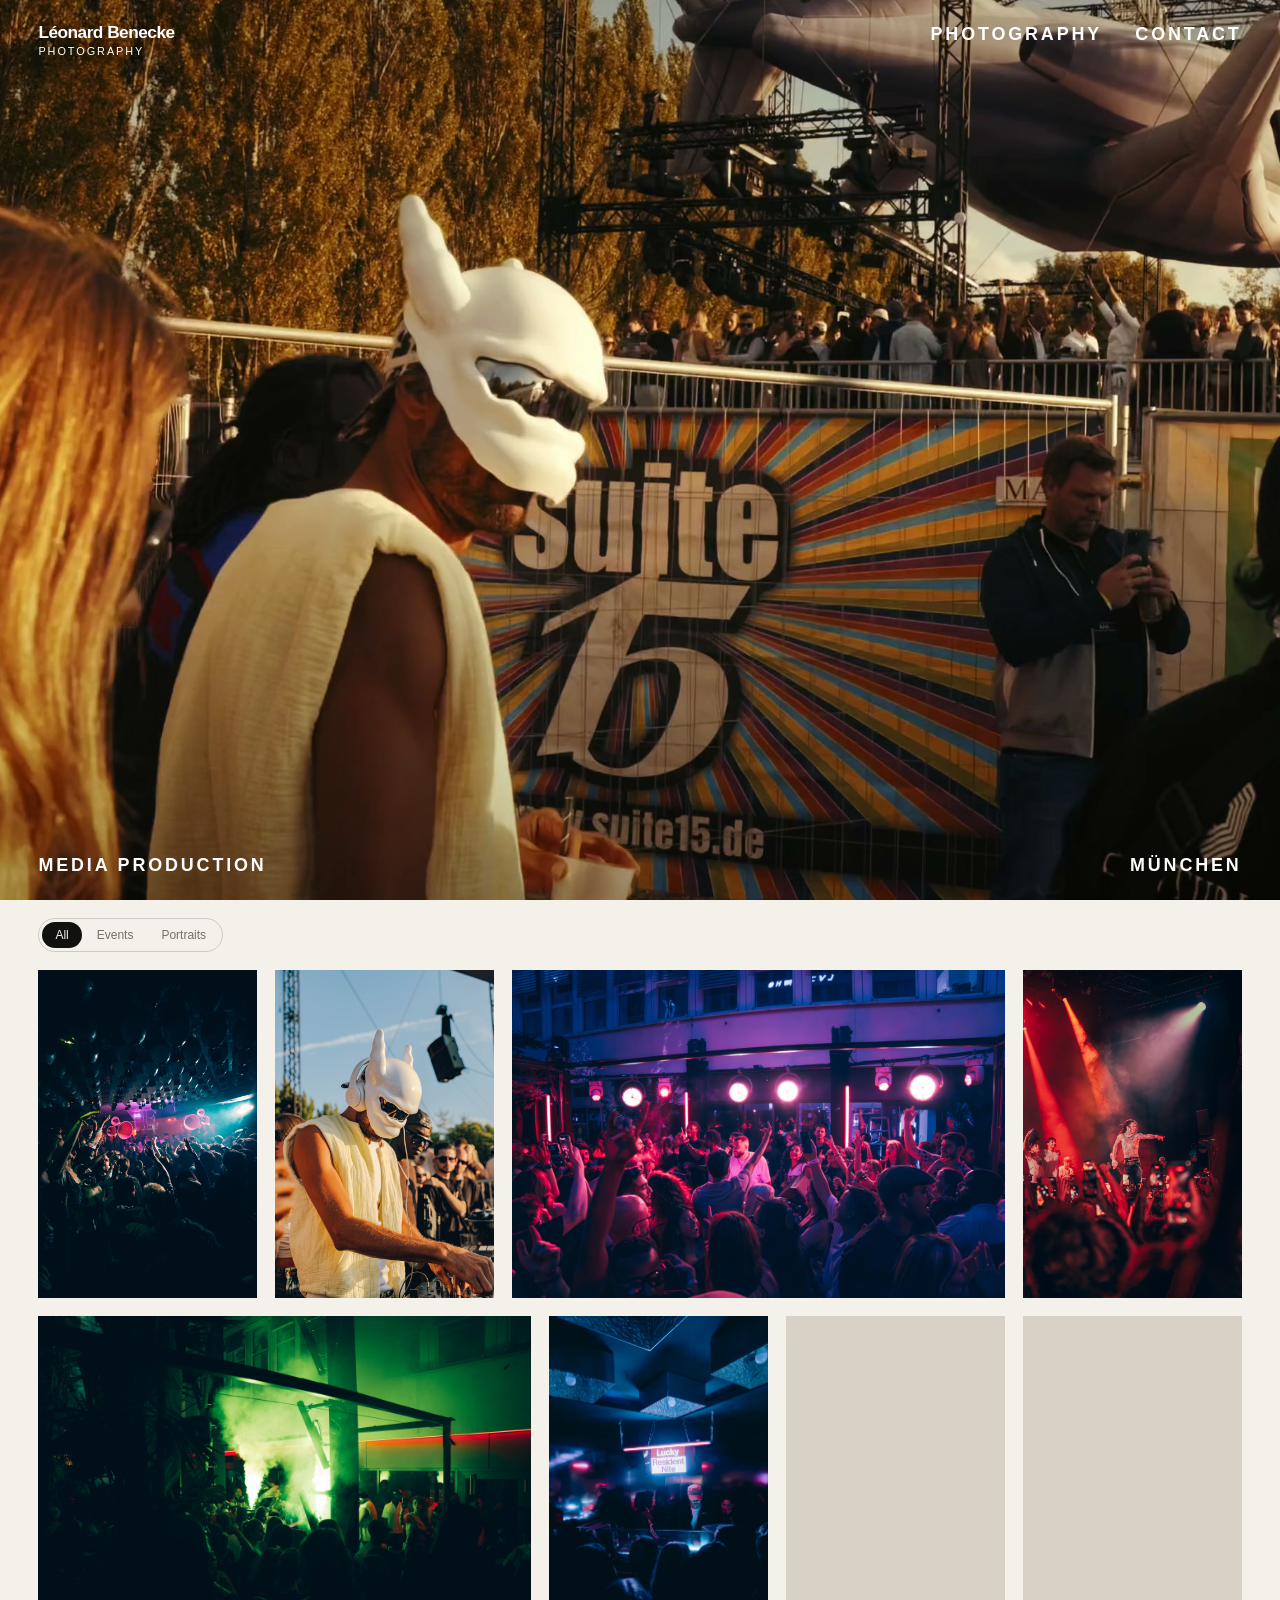
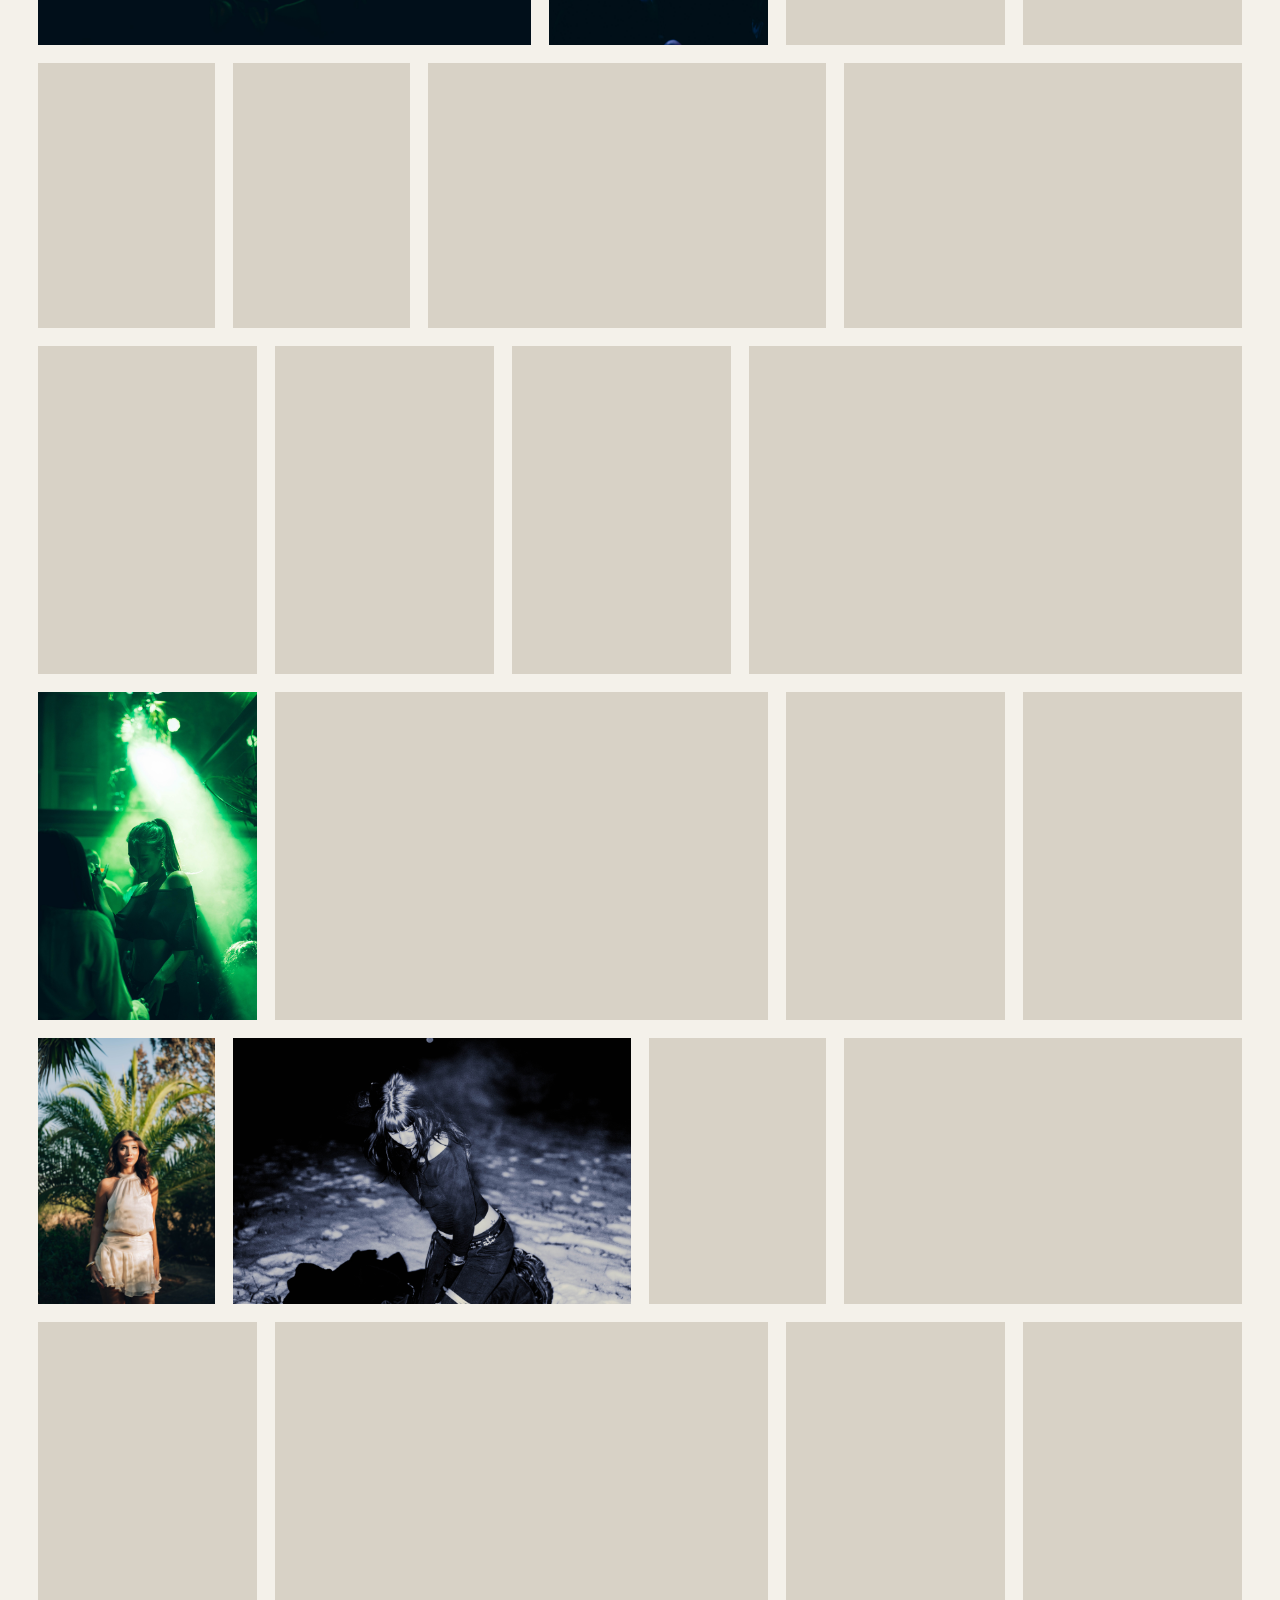
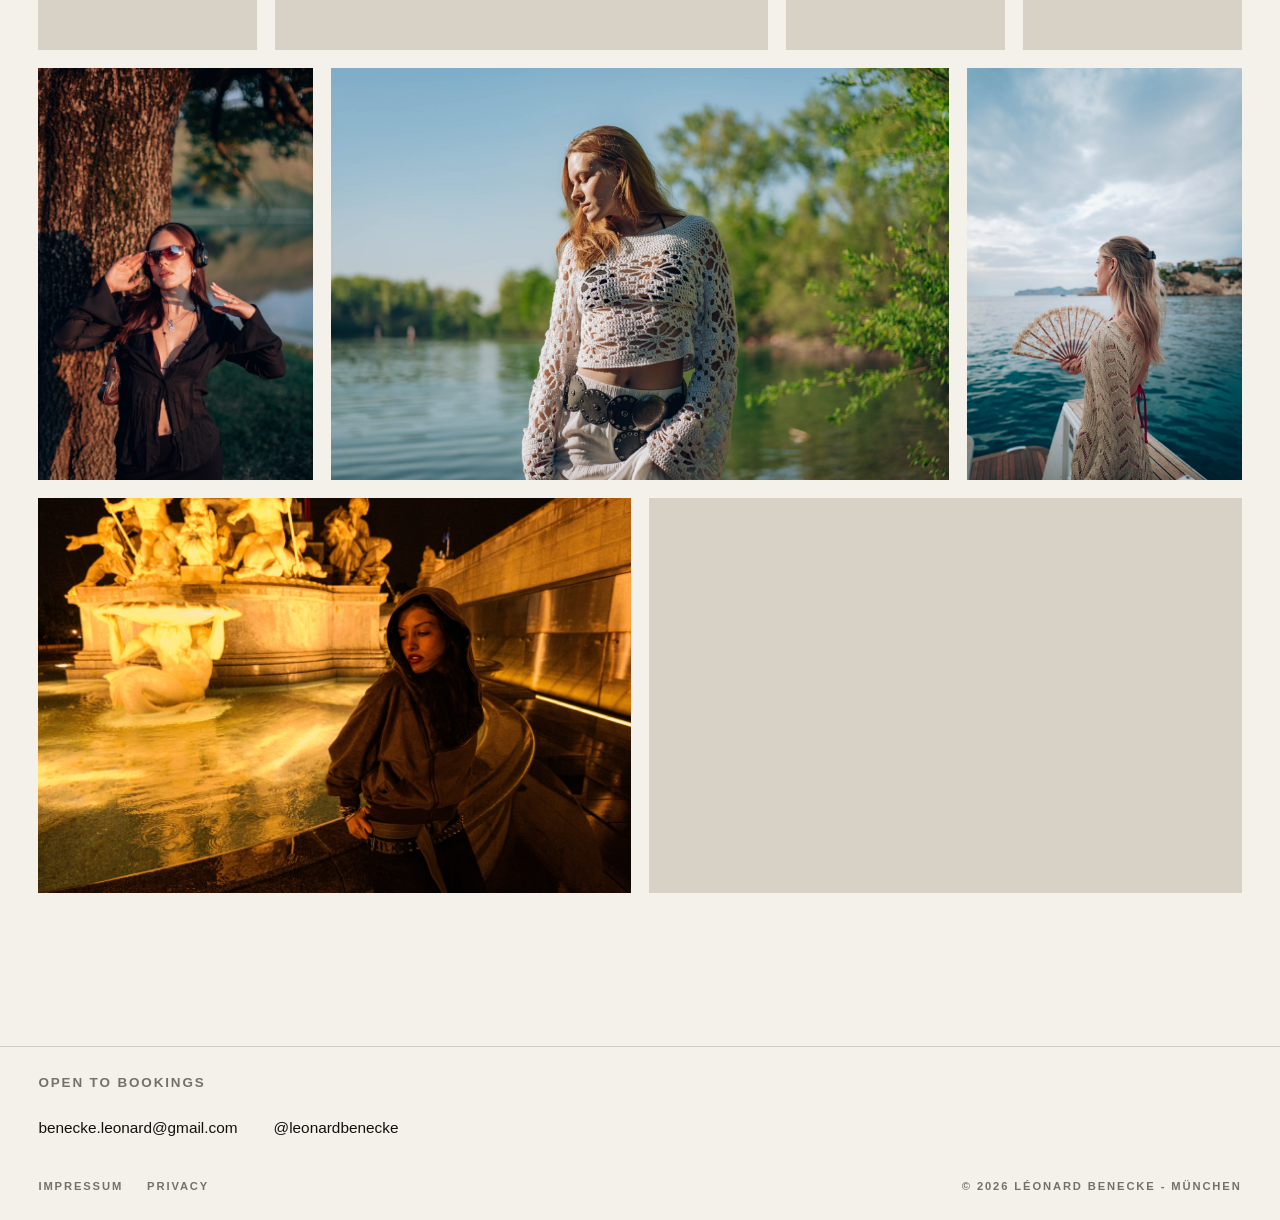
==== commit 07853206: "Match mobile cover frame to video height" ====
--- a/index.html
+++ b/index.html
@@ -33,7 +33,7 @@
     <title>Léonard Benecke Photography | Foto &amp; Video in München</title>
     <link rel="canonical" href="https://leonardbenecke.de/" />
     <link rel="icon" href="data:image/svg+xml,%3Csvg xmlns='http://www.w3.org/2000/svg' viewBox='0 0 64 64'%3E%3Crect width='64' height='64' fill='%2311110f'/%3E%3Ctext x='32' y='39' text-anchor='middle' font-family='Arial' font-size='24' fill='%23f4f1ea'%3ELB%3C/text%3E%3C/svg%3E" />
-    <link rel="stylesheet" href="styles.css" />
+    <link rel="stylesheet" href="styles.css?v=f00c2fd76803" />
     <script type="application/ld+json">
       {
         "@context": "https://schema.org",
--- a/styles.css
+++ b/styles.css
@@ -551,8 +551,18 @@
     overflow-x: auto;
   }
 
+  .hero {
+    min-height: 0;
+    aspect-ratio: 9 / 16;
+    max-height: 100svh;
+  }
+
   .hero video,
   .hero img {
+    width: 100%;
+    height: 100%;
+    max-width: none;
+    max-height: none;
     object-position: center center;
   }
 
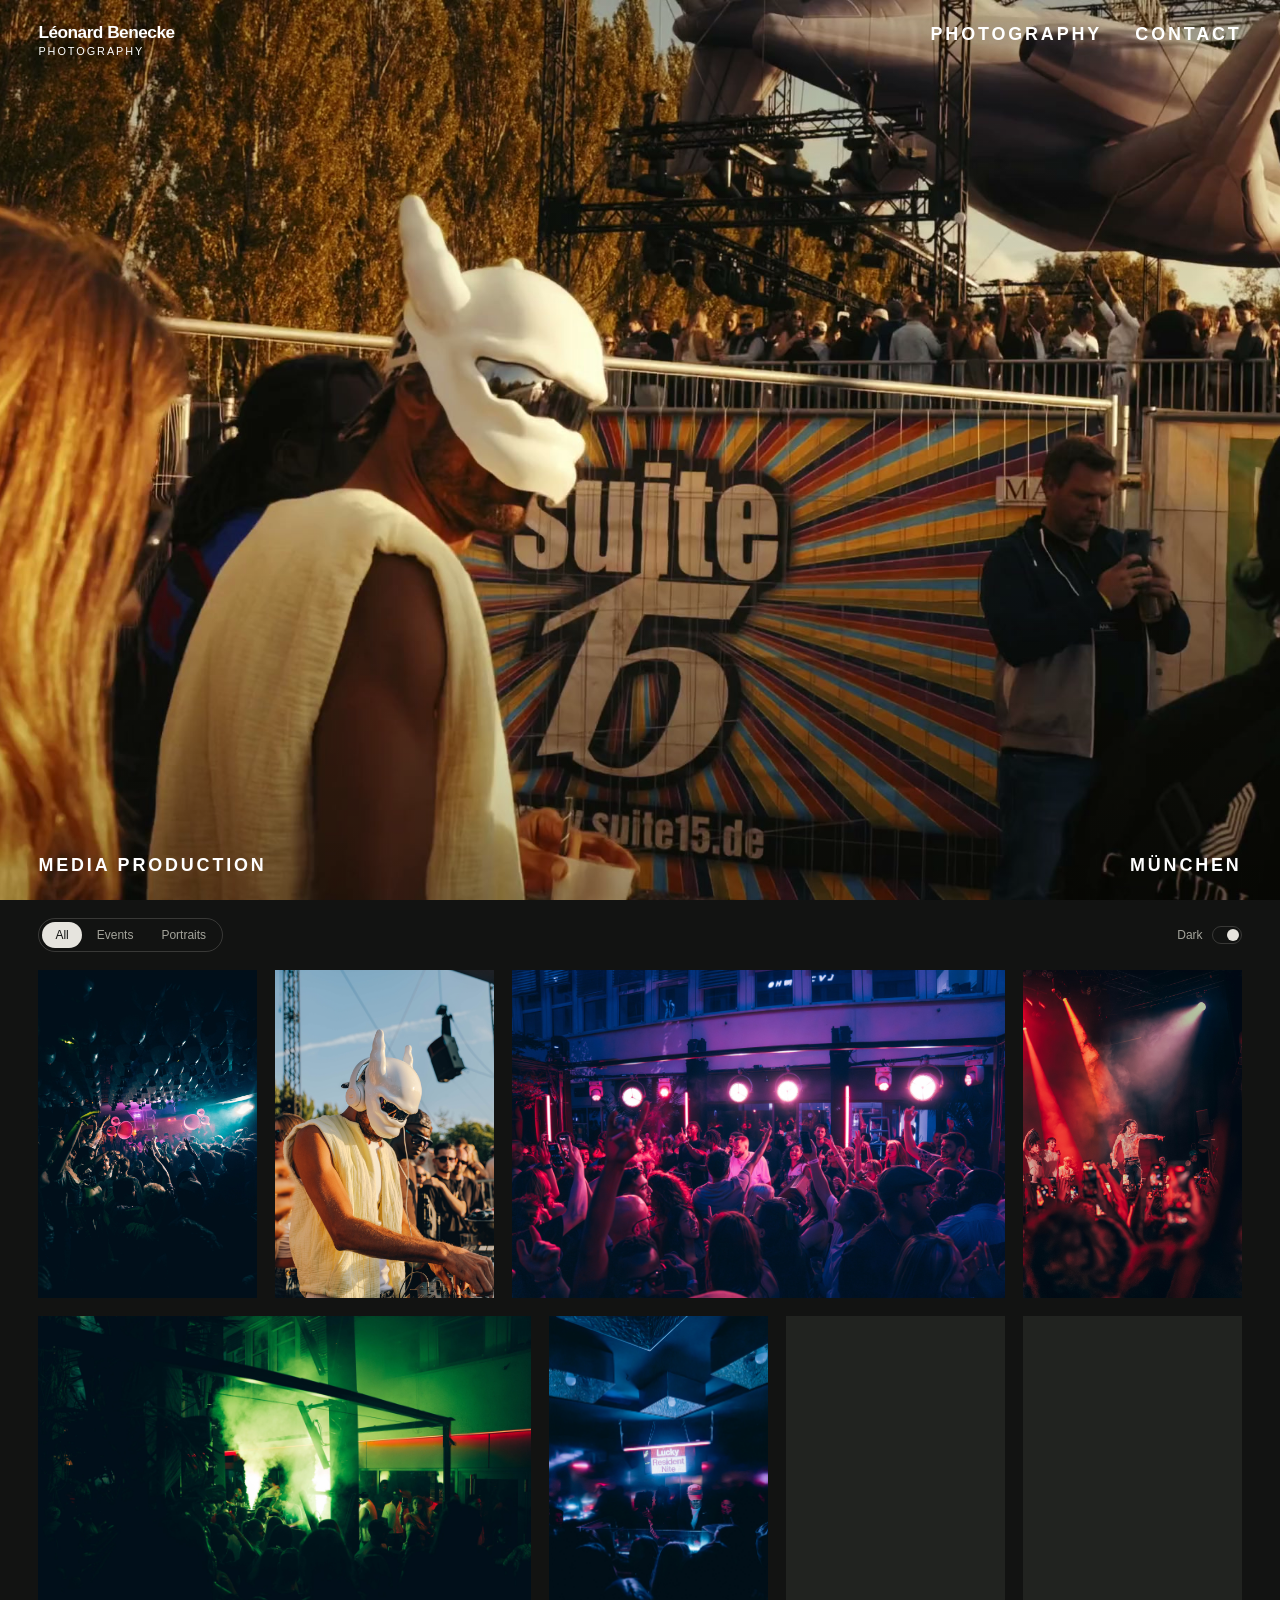
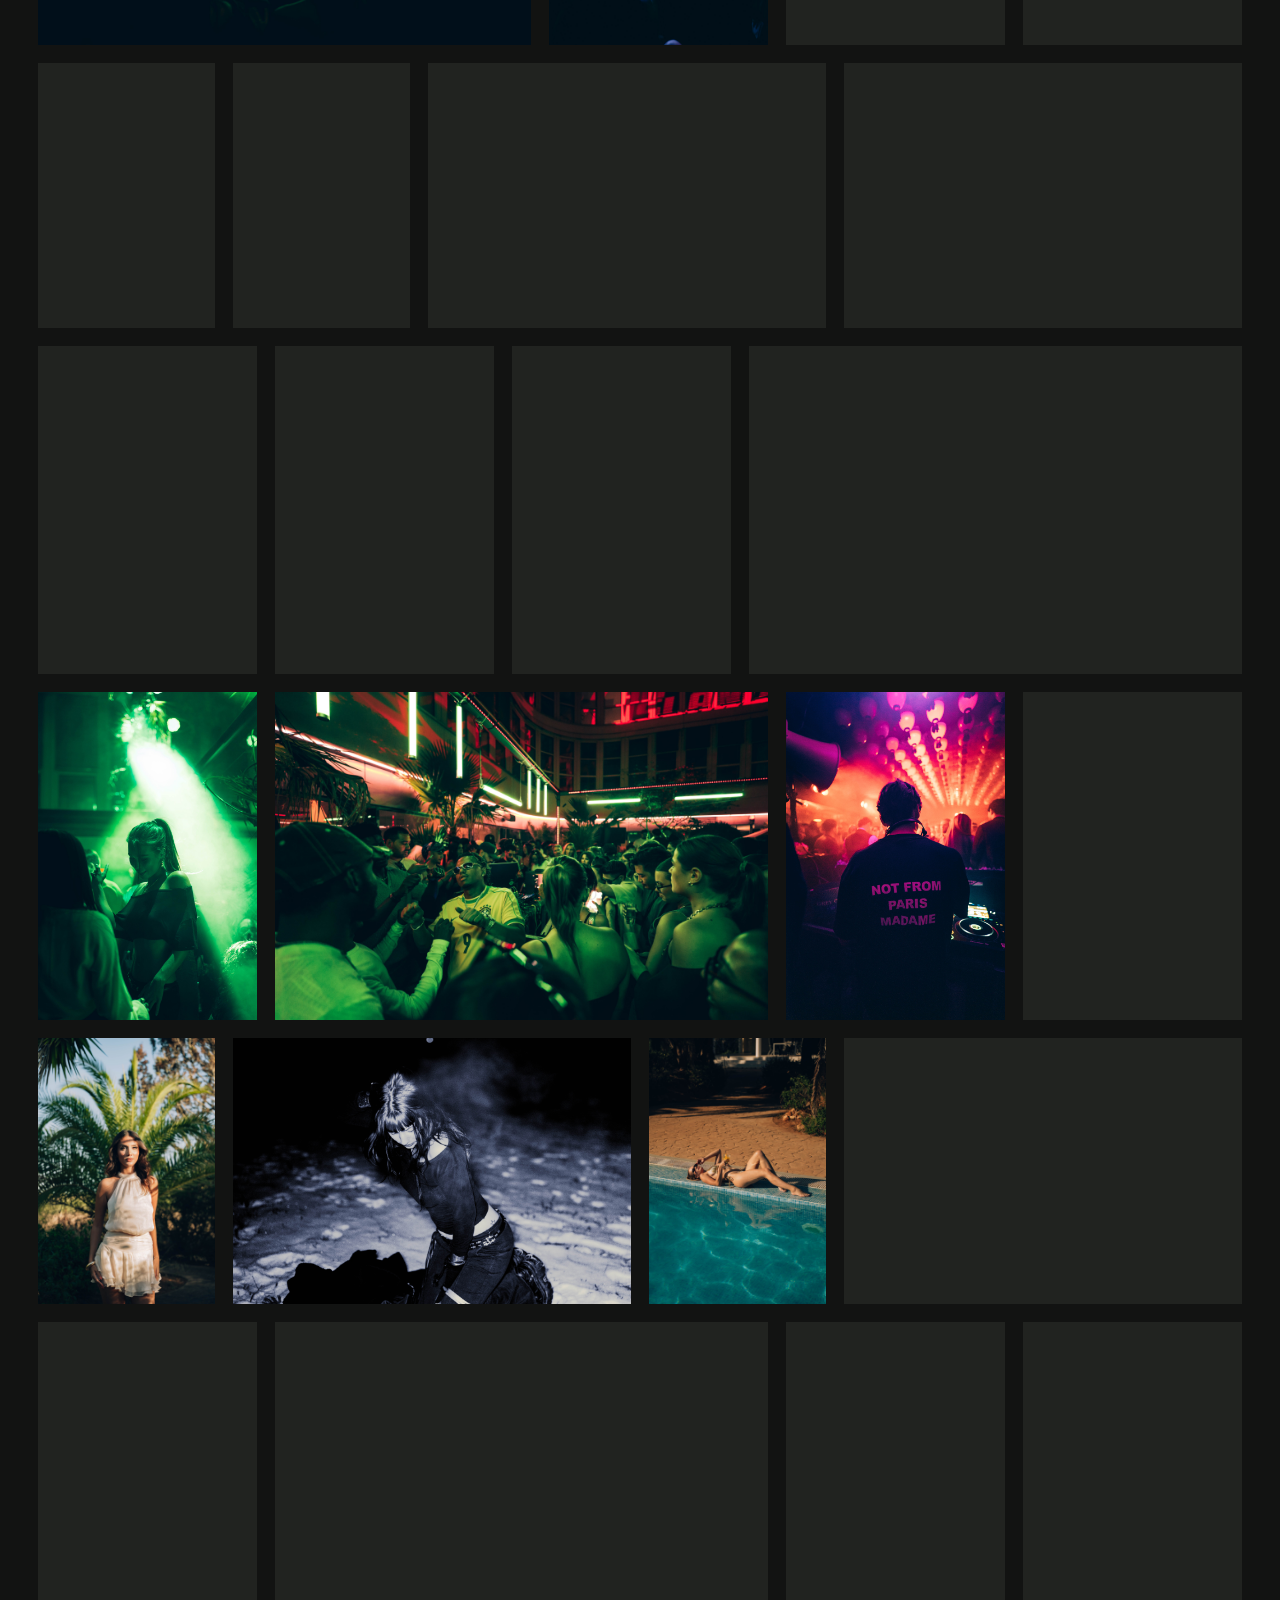
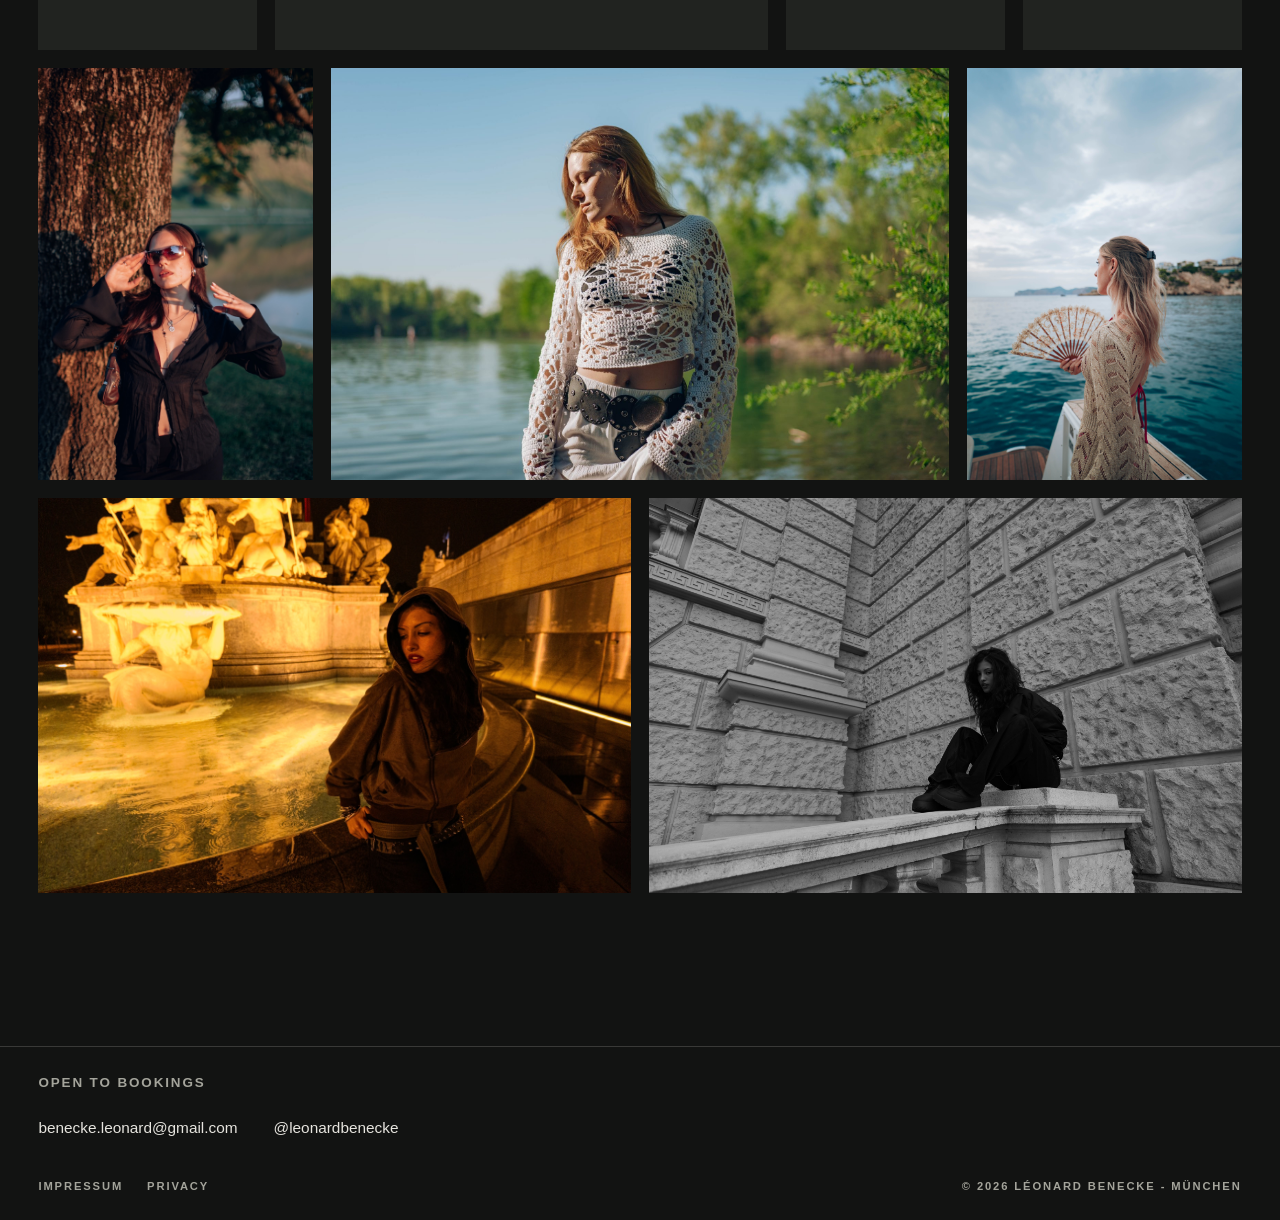
==== commit e605cda1: "Add persistent light switch and make dark theme the default" ====
--- a/index.html
+++ b/index.html
@@ -1,8 +1,9 @@
 <!doctype html>
-<html lang="de">
+<html lang="de" data-theme="dark">
   <head>
     <meta charset="UTF-8" />
     <meta name="viewport" content="width=device-width, initial-scale=1.0" />
+    <script src="theme.js?v=a071489ff0a8"></script>
     <meta
       name="description"
       content="Léonard Benecke Photography in München für Eventfotografie, Club-Events, Portraits, Automotive, Immobilien, Foto und Video."
@@ -33,7 +34,7 @@
     <title>Léonard Benecke Photography | Foto &amp; Video in München</title>
     <link rel="canonical" href="https://leonardbenecke.de/" />
     <link rel="icon" href="data:image/svg+xml,%3Csvg xmlns='http://www.w3.org/2000/svg' viewBox='0 0 64 64'%3E%3Crect width='64' height='64' fill='%2311110f'/%3E%3Ctext x='32' y='39' text-anchor='middle' font-family='Arial' font-size='24' fill='%23f4f1ea'%3ELB%3C/text%3E%3C/svg%3E" />
-    <link rel="stylesheet" href="styles.css?v=f00c2fd76803" />
+    <link rel="stylesheet" href="styles.css?v=9e57c28a5584" />
     <script type="application/ld+json">
       {
         "@context": "https://schema.org",
@@ -107,11 +108,17 @@
       </section>
 
       <section id="photography" class="gallery-section gallery-feed" aria-label="Photography">
+        <div class="gallery-toolbar">
         <nav class="photo-filters" aria-label="Fotos filtern">
           <button type="button" data-photo-filter="all" aria-pressed="true" aria-controls="photography-grid">All</button>
           <button type="button" data-photo-filter="events" aria-pressed="false" aria-controls="photography-grid">Events</button>
           <button type="button" data-photo-filter="portraits" aria-pressed="false" aria-controls="photography-grid">Portraits</button>
         </nav>
+        <button class="theme-toggle" type="button" role="switch" aria-checked="true" aria-label="Dunkler Modus" data-theme-toggle>
+          <span data-theme-label>Dark</span>
+          <span class="theme-toggle-track" aria-hidden="true"><span class="theme-toggle-thumb"></span></span>
+        </button>
+        </div>
         <p class="sr-only" data-gallery-status role="status" aria-live="polite"></p>
         <div id="photography-grid" class="photo-grid" data-gallery-feed></div>
       </section>
--- a/styles.css
+++ b/styles.css
@@ -3,7 +3,18 @@
   --ink: #11110f;
   --muted: #747168;
   --line: rgba(17, 17, 15, 0.16);
+  --image-placeholder: #d8d2c6;
   --sans: -apple-system, BlinkMacSystemFont, "Segoe UI", Arial, sans-serif;
+  color-scheme: light;
+}
+
+:root[data-theme="dark"] {
+  --paper: #121312;
+  --ink: #e6e4de;
+  --muted: #a4a49b;
+  --line: rgba(230, 228, 222, 0.18);
+  --image-placeholder: #212320;
+  color-scheme: dark;
 }
 
 * {
@@ -189,11 +200,19 @@
   padding-top: clamp(12px, 1.4vw, 22px);
 }
 
+.gallery-toolbar {
+  display: flex;
+  align-items: center;
+  justify-content: space-between;
+  gap: 12px;
+  margin-bottom: 18px;
+}
+
 .photo-filters {
   display: inline-flex;
   gap: 2px;
   padding: 3px;
-  margin: 0 0 18px;
+  margin: 0;
   border: 1px solid var(--line);
   border-radius: 999px;
 }
@@ -220,6 +239,48 @@
   outline-offset: 3px;
 }
 
+.theme-toggle {
+  display: inline-flex;
+  flex-shrink: 0;
+  align-items: center;
+  gap: 9px;
+  padding: 8px 0 8px 8px;
+  border: 0;
+  background: transparent;
+  color: var(--muted);
+  font-size: 0.75rem;
+  font-weight: 400;
+  cursor: pointer;
+}
+
+.theme-toggle-track {
+  display: block;
+  width: 30px;
+  height: 18px;
+  padding: 2px;
+  border: 1px solid var(--line);
+  border-radius: 999px;
+}
+
+.theme-toggle-thumb {
+  display: block;
+  width: 12px;
+  height: 12px;
+  border-radius: 50%;
+  background: var(--ink);
+  transition: transform 180ms ease;
+}
+
+.theme-toggle[aria-checked="true"] .theme-toggle-thumb {
+  transform: translateX(12px);
+}
+
+.theme-toggle:focus-visible {
+  outline: 1px solid var(--ink);
+  outline-offset: 4px;
+  border-radius: 3px;
+}
+
 .section-heading {
   display: grid;
   grid-template-columns: 72px 1fr;
@@ -296,7 +357,7 @@
   display: block;
   width: 100%;
   margin: 0;
-  background: #d8d2c6;
+  background: var(--image-placeholder);
 }
 
 .photo-grid-events figcaption {
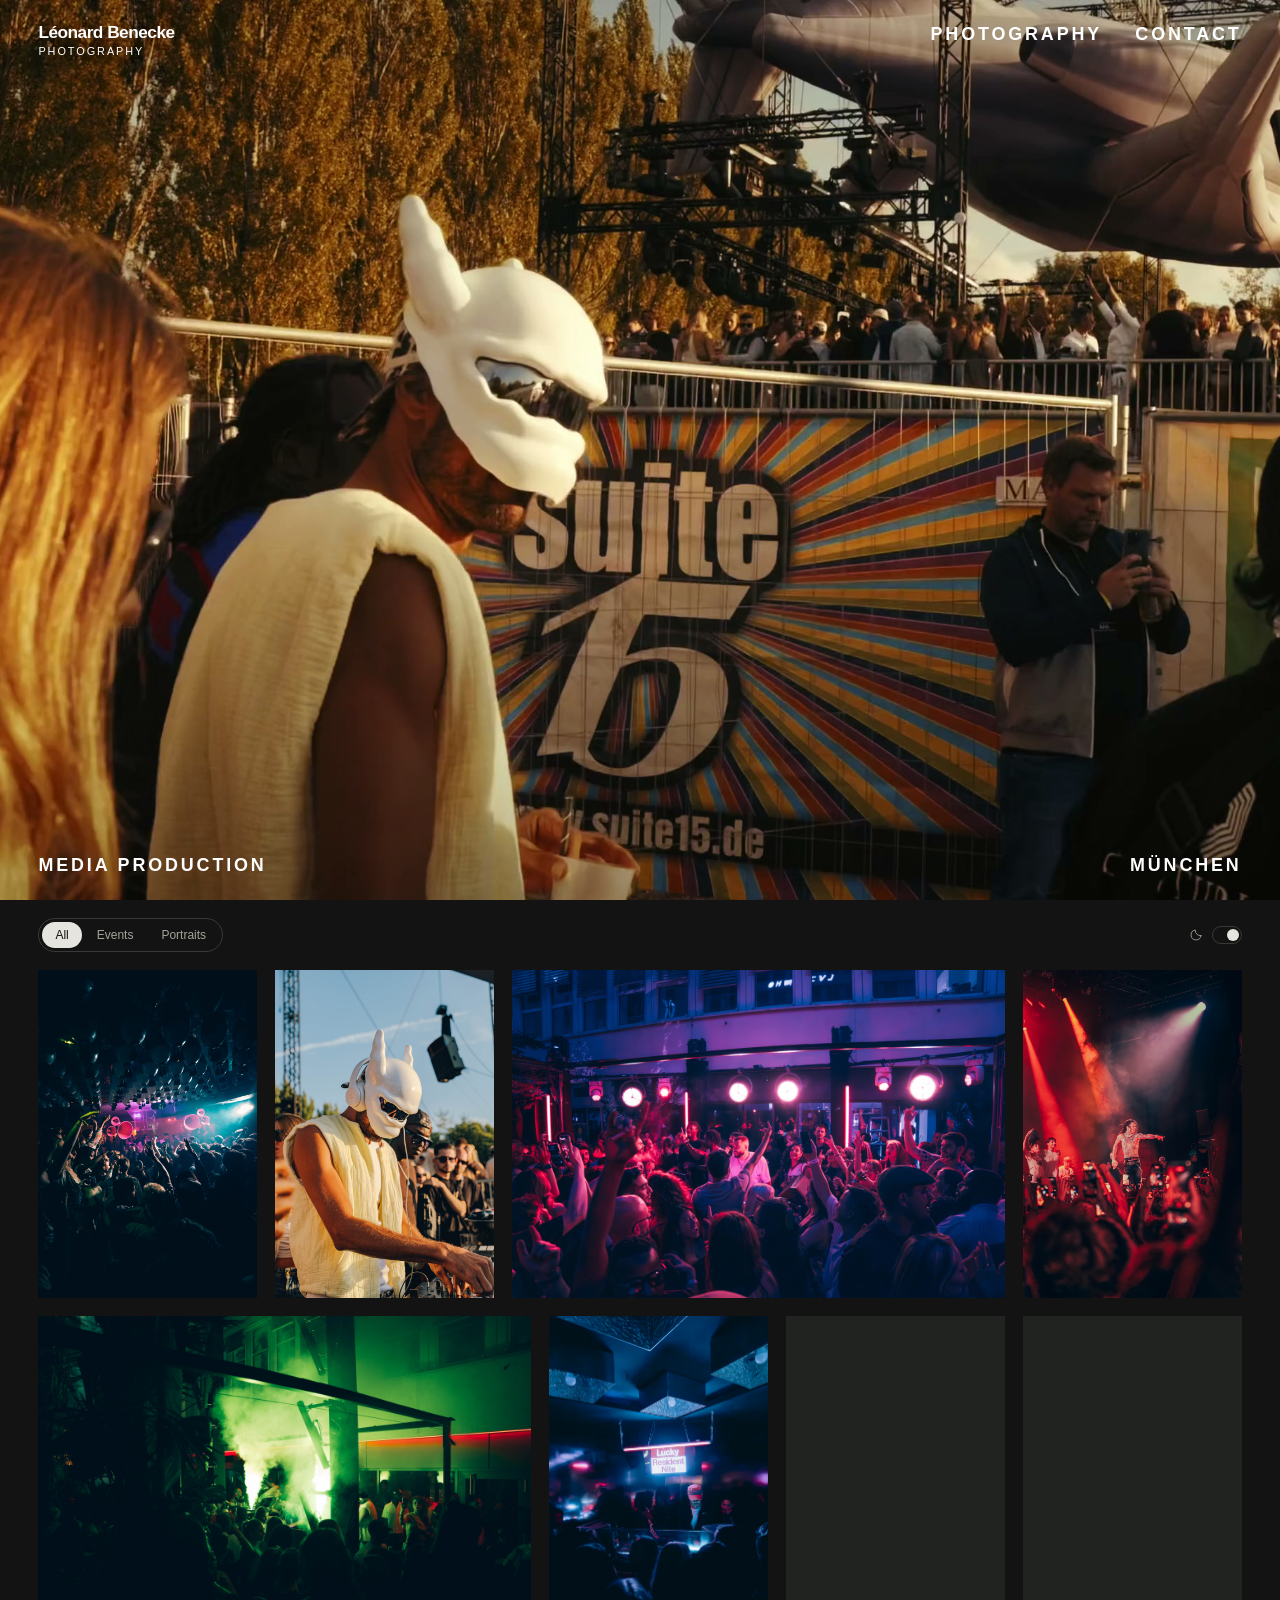
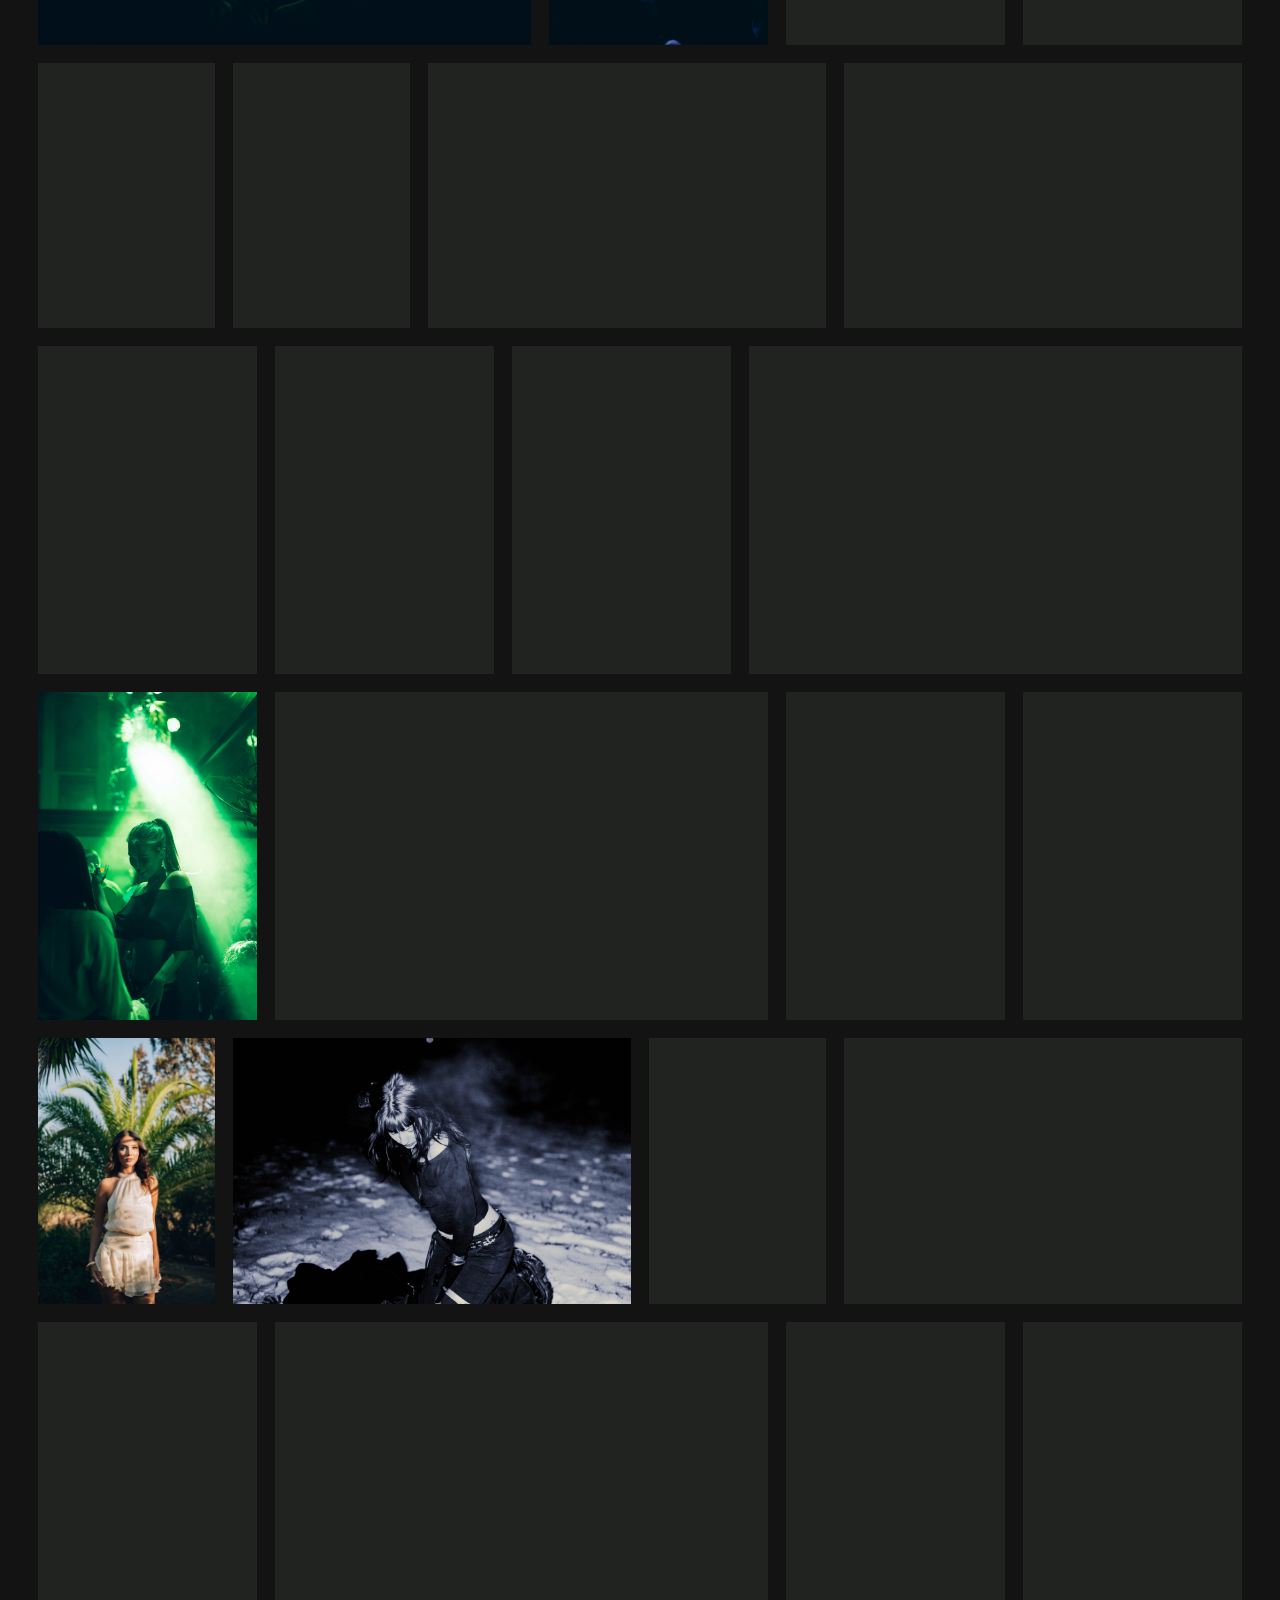
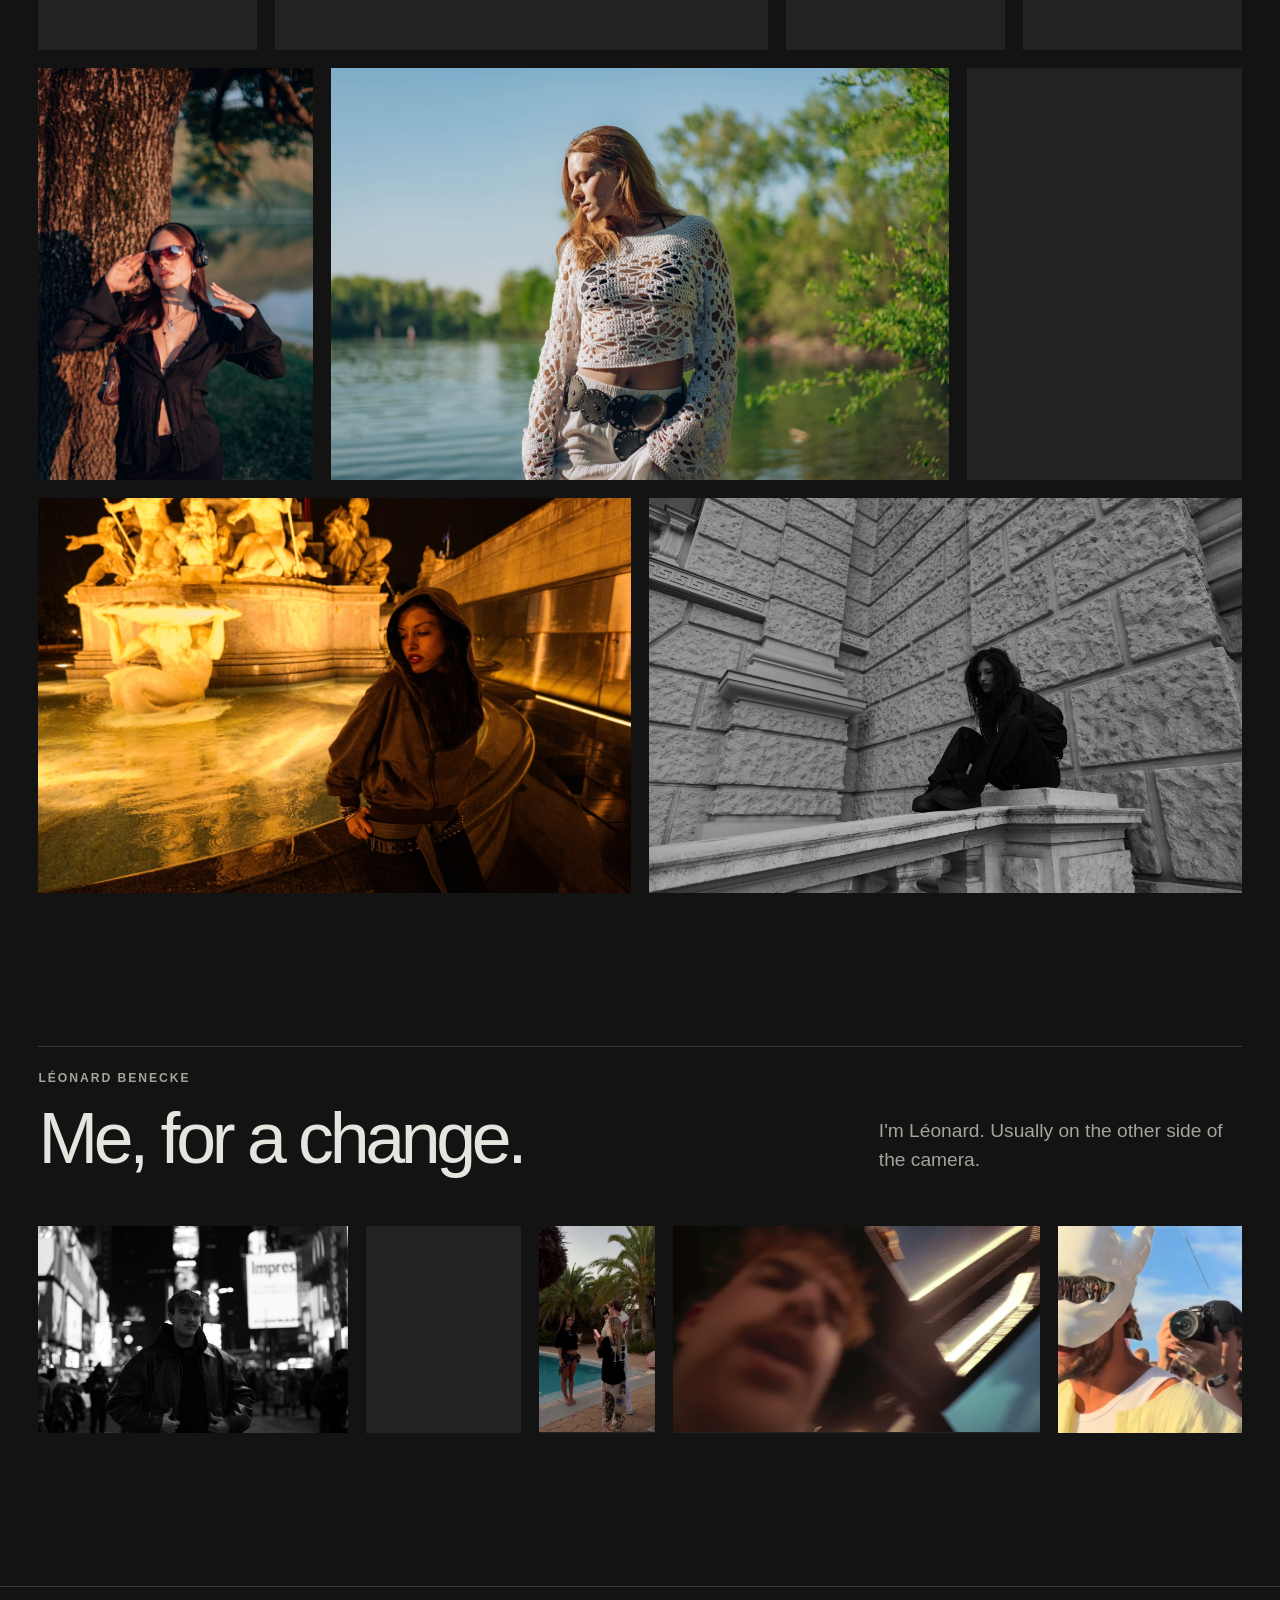
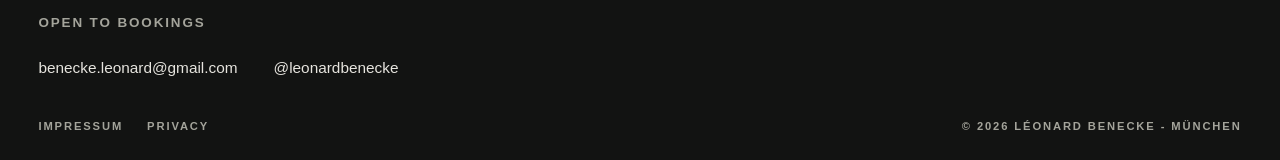
==== commit 5f004bf0: "Add personal section with photos and adaptive HDR clips" ====
--- a/index.html
+++ b/index.html
@@ -3,7 +3,7 @@
   <head>
     <meta charset="UTF-8" />
     <meta name="viewport" content="width=device-width, initial-scale=1.0" />
-    <script src="theme.js?v=a071489ff0a8"></script>
+    <script src="theme.js?v=044c3d55fa9b"></script>
     <meta
       name="description"
       content="Léonard Benecke Photography in München für Eventfotografie, Club-Events, Portraits, Automotive, Immobilien, Foto und Video."
@@ -34,7 +34,7 @@
     <title>Léonard Benecke Photography | Foto &amp; Video in München</title>
     <link rel="canonical" href="https://leonardbenecke.de/" />
     <link rel="icon" href="data:image/svg+xml,%3Csvg xmlns='http://www.w3.org/2000/svg' viewBox='0 0 64 64'%3E%3Crect width='64' height='64' fill='%2311110f'/%3E%3Ctext x='32' y='39' text-anchor='middle' font-family='Arial' font-size='24' fill='%23f4f1ea'%3ELB%3C/text%3E%3C/svg%3E" />
-    <link rel="stylesheet" href="styles.css?v=9e57c28a5584" />
+    <link rel="stylesheet" href="styles.css?v=813ed0a7dae0" />
     <script type="application/ld+json">
       {
         "@context": "https://schema.org",
@@ -68,7 +68,7 @@
       }
     </script>
     <script src="gallery-data.js?v=ce469695757b" defer></script>
-    <script src="script.js?v=83152c6ff6e7" defer fetchpriority="high"></script>
+    <script src="script.js?v=a884334c7eb7" defer fetchpriority="high"></script>
   </head>
   <body>
     <header class="site-header">
@@ -115,12 +115,41 @@
           <button type="button" data-photo-filter="portraits" aria-pressed="false" aria-controls="photography-grid">Portraits</button>
         </nav>
         <button class="theme-toggle" type="button" role="switch" aria-checked="true" aria-label="Dunkler Modus" data-theme-toggle>
-          <span data-theme-label>Dark</span>
+          <svg class="theme-toggle-icon" width="14" height="14" viewBox="0 0 24 24" fill="none" stroke="currentColor" stroke-width="1.5" stroke-linecap="round" stroke-linejoin="round" aria-hidden="true" focusable="false"><path d="M20.5 13.1A8.5 8.5 0 0 1 10.9 3.5a8.5 8.5 0 1 0 9.6 9.6Z" /></svg>
           <span class="theme-toggle-track" aria-hidden="true"><span class="theme-toggle-thumb"></span></span>
         </button>
         </div>
         <p class="sr-only" data-gallery-status role="status" aria-live="polite"></p>
         <div id="photography-grid" class="photo-grid" data-gallery-feed></div>
+      </section>
+
+      <section id="about" class="about" aria-labelledby="about-title">
+        <div class="about-intro">
+          <div>
+            <p class="about-label">Léonard Benecke</p>
+            <h2 id="about-title">Me, for a change.</h2>
+          </div>
+          <p class="about-copy">I'm Léonard. Usually on the other side of the camera.</p>
+        </div>
+        <div class="about-photos">
+          <figure class="about-photo-main">
+            <img src="media/images/about/leonard-city.jpg" width="1086" height="724" alt="Black-and-white portrait of Léonard Benecke in a city at night" loading="lazy" decoding="async" />
+          </figure>
+          <figure>
+            <img src="media/images/about/leonard-seaside.jpg" width="768" height="1024" alt="Léonard Benecke by the sea in a white shirt and black cap" loading="lazy" decoding="async" />
+          </figure>
+          <figure>
+            <video autoplay muted loop playsinline preload="none" width="720" height="1280" poster="media/images/about/behind-the-scenes-poster.jpg" aria-label="Behind-the-scenes video" data-bts-video data-sdr-src="media/videos/about/behind-the-scenes.mp4" data-hdr-src="media/videos/about/behind-the-scenes-hdr.mp4">
+            </video>
+          </figure>
+          <figure class="about-video-wide">
+            <video autoplay muted loop playsinline preload="none" width="1280" height="720" poster="media/images/about/behind-the-scenes-boat-poster.jpg" aria-label="Behind-the-scenes video on a boat" data-bts-video data-sdr-src="media/videos/about/behind-the-scenes-boat.mp4" data-hdr-src="media/videos/about/behind-the-scenes-boat-hdr.mp4">
+            </video>
+          </figure>
+          <figure class="about-photo-work">
+            <img src="media/images/about/leonard-photographing.png" width="832" height="934" alt="Léonard Benecke photographing at an outdoor event" loading="lazy" decoding="async" />
+          </figure>
+        </div>
       </section>
 
       <section id="contact" class="contact" aria-label="Contact">
--- a/styles.css
+++ b/styles.css
@@ -253,6 +253,11 @@
   cursor: pointer;
 }
 
+.theme-toggle-icon {
+  display: block;
+  flex-shrink: 0;
+}
+
 .theme-toggle-track {
   display: block;
   width: 30px;
@@ -431,6 +436,66 @@
   font-weight: 600;
   letter-spacing: 0.16em;
   text-transform: uppercase;
+}
+
+.about {
+  margin-top: clamp(86px, 12vw, 160px);
+  padding: 0 clamp(18px, 3vw, 42px);
+}
+
+.about-intro {
+  display: grid;
+  grid-template-columns: 1fr 1fr;
+  gap: 24px;
+  align-items: end;
+  padding-top: 24px;
+  border-top: 1px solid var(--line);
+  margin-bottom: clamp(28px, 4vw, 54px);
+}
+
+.about-label {
+  margin: 0 0 18px;
+  color: var(--muted);
+  font-size: 0.76rem;
+  font-weight: 600;
+  letter-spacing: 0.16em;
+  text-transform: uppercase;
+}
+
+.about h2 {
+  margin: 0;
+  font-size: clamp(2.5rem, 5.6vw, 5.5rem);
+  font-weight: 500;
+  letter-spacing: -0.06em;
+  line-height: 1;
+}
+
+.about-copy {
+  max-width: 34ch;
+  margin: 0;
+  justify-self: end;
+  color: var(--muted);
+  font-size: clamp(1rem, 1.5vw, 1.25rem);
+  line-height: 1.55;
+}
+
+.about-photos {
+  display: grid;
+  grid-template-columns: 1.5fr 0.75fr 0.5625fr 1.777778fr 0.890792fr;
+  gap: clamp(12px, 1.4vw, 22px);
+  align-items: start;
+}
+
+.about-photos figure {
+  min-width: 0;
+  background: var(--image-placeholder);
+}
+
+.about-photos img,
+.about-photos video {
+  display: block;
+  width: 100%;
+  height: auto;
 }
 
 .contact {
@@ -548,6 +613,18 @@
 
 @media (min-width: 781px) and (max-width: 1100px) {
   .photo-grid { grid-template-columns: repeat(3, minmax(0, 1fr)); }
+}
+
+@media (max-width: 1100px) {
+  .about-photos {
+    grid-template-columns: repeat(2, minmax(0, 1fr));
+  }
+
+  .about-photo-main,
+  .about-video-wide,
+  .about-photo-work {
+    grid-column: 1 / -1;
+  }
 }
 
 @media (max-width: 780px) {
@@ -646,6 +723,15 @@
     align-items: start;
   }
 
+  .about-intro {
+    grid-template-columns: 1fr;
+    gap: 22px;
+  }
+
+  .about-copy {
+    justify-self: start;
+  }
+
   .contact-links {
     flex-direction: column;
     align-items: flex-start;
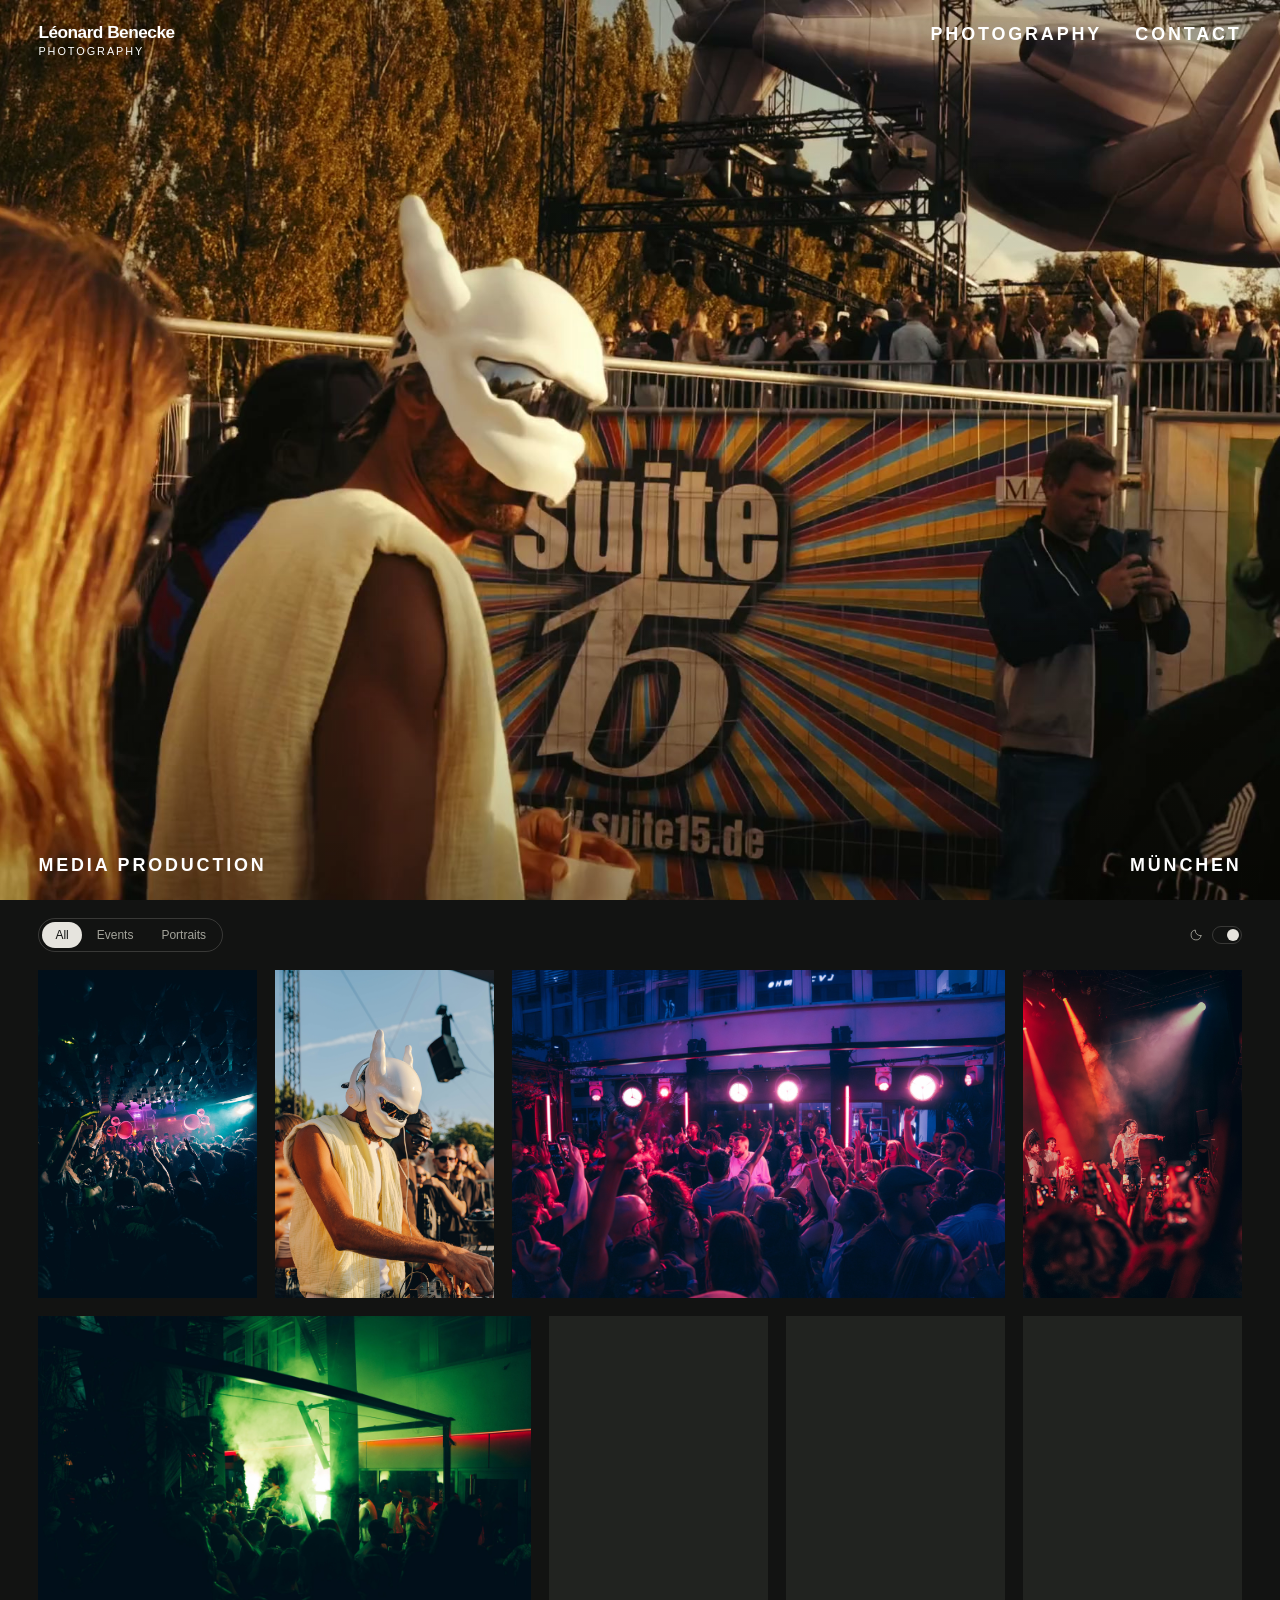
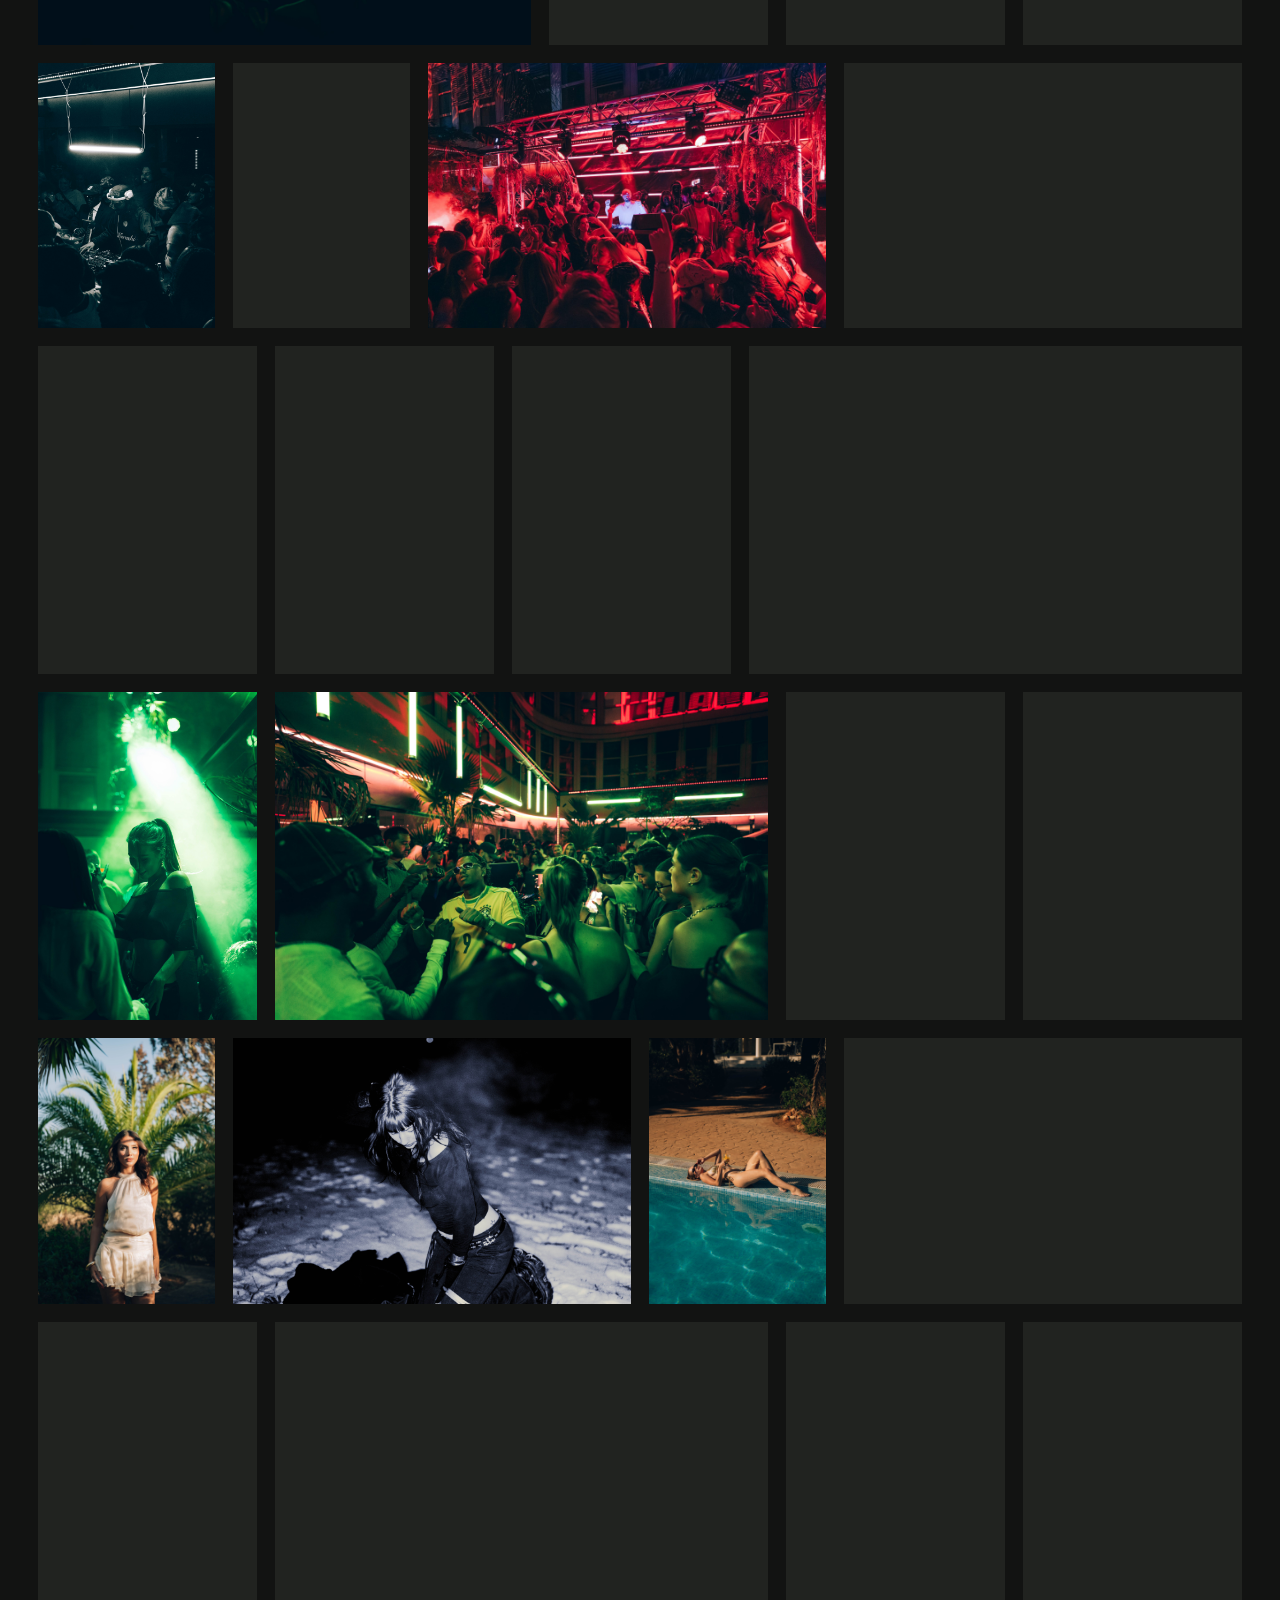
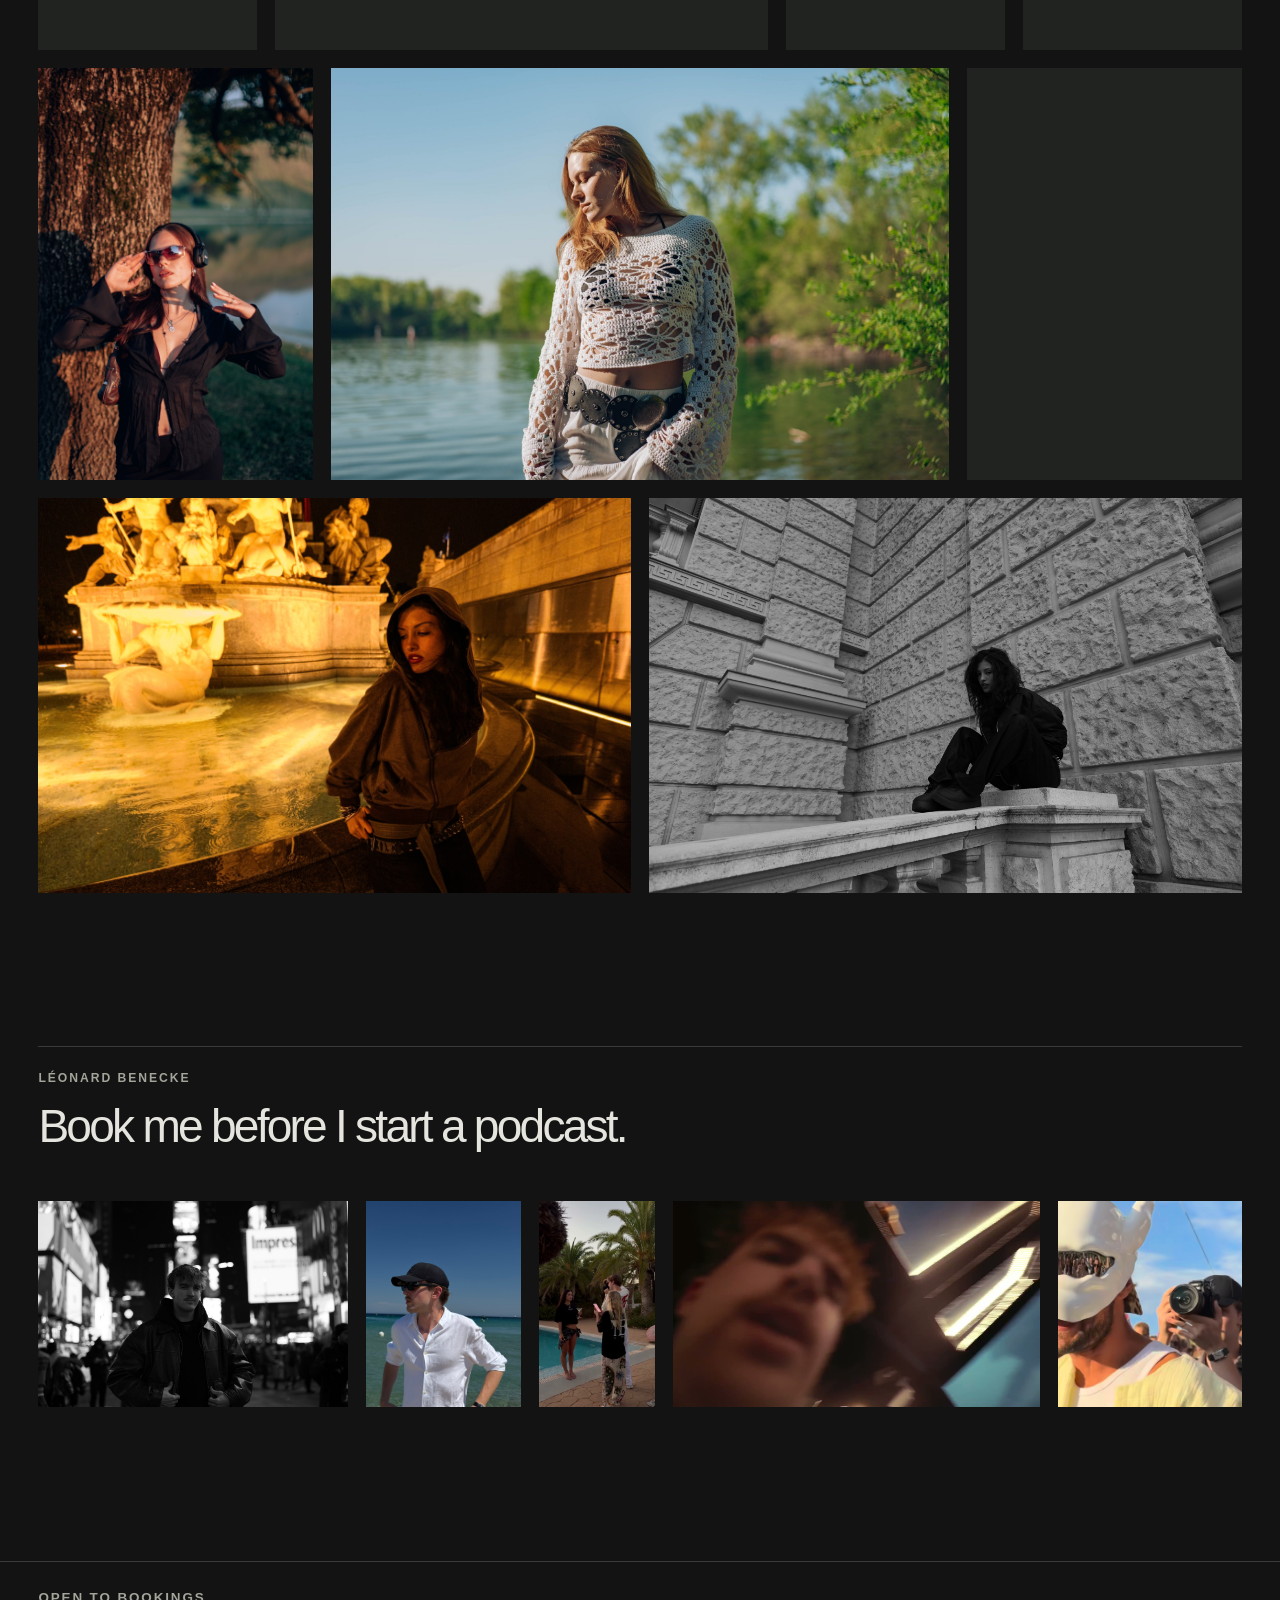
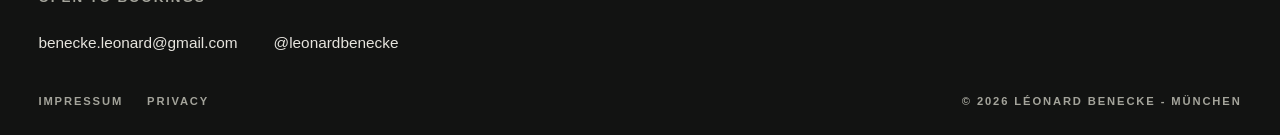
==== commit 0c99b193: "Update personal section heading and remove subtext" ====
--- a/index.html
+++ b/index.html
@@ -34,7 +34,7 @@
     <title>Léonard Benecke Photography | Foto &amp; Video in München</title>
     <link rel="canonical" href="https://leonardbenecke.de/" />
     <link rel="icon" href="data:image/svg+xml,%3Csvg xmlns='http://www.w3.org/2000/svg' viewBox='0 0 64 64'%3E%3Crect width='64' height='64' fill='%2311110f'/%3E%3Ctext x='32' y='39' text-anchor='middle' font-family='Arial' font-size='24' fill='%23f4f1ea'%3ELB%3C/text%3E%3C/svg%3E" />
-    <link rel="stylesheet" href="styles.css?v=813ed0a7dae0" />
+    <link rel="stylesheet" href="styles.css?v=ab8ab81970b3" />
     <script type="application/ld+json">
       {
         "@context": "https://schema.org",
@@ -127,9 +127,8 @@
         <div class="about-intro">
           <div>
             <p class="about-label">Léonard Benecke</p>
-            <h2 id="about-title">Me, for a change.</h2>
+            <h2 id="about-title">Book me before I start a podcast.</h2>
           </div>
-          <p class="about-copy">I'm Léonard. Usually on the other side of the camera.</p>
         </div>
         <div class="about-photos">
           <figure class="about-photo-main">
--- a/styles.css
+++ b/styles.css
@@ -445,7 +445,7 @@
 
 .about-intro {
   display: grid;
-  grid-template-columns: 1fr 1fr;
+  grid-template-columns: 1fr;
   gap: 24px;
   align-items: end;
   padding-top: 24px;
@@ -464,7 +464,7 @@
 
 .about h2 {
   margin: 0;
-  font-size: clamp(2.5rem, 5.6vw, 5.5rem);
+  font-size: clamp(1.8rem, 3.6vw, 3.5rem);
   font-weight: 500;
   letter-spacing: -0.06em;
   line-height: 1;
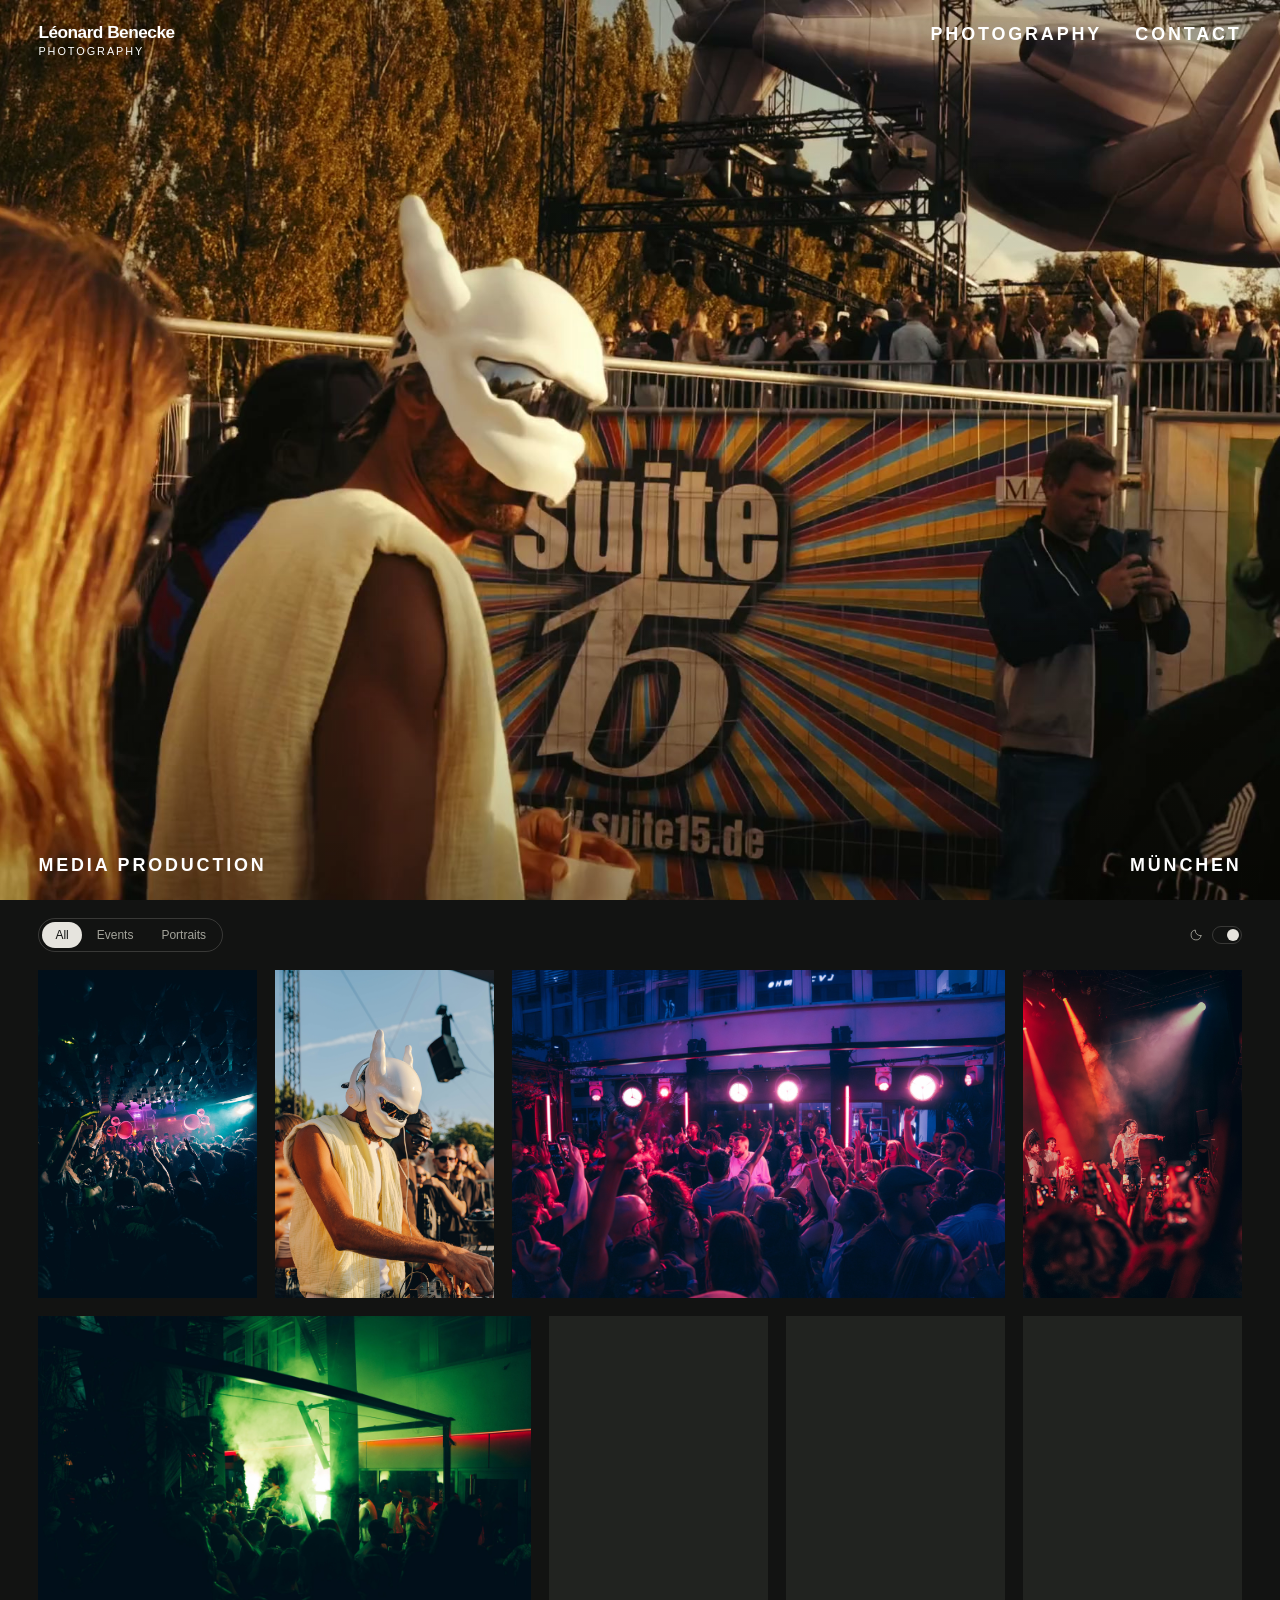
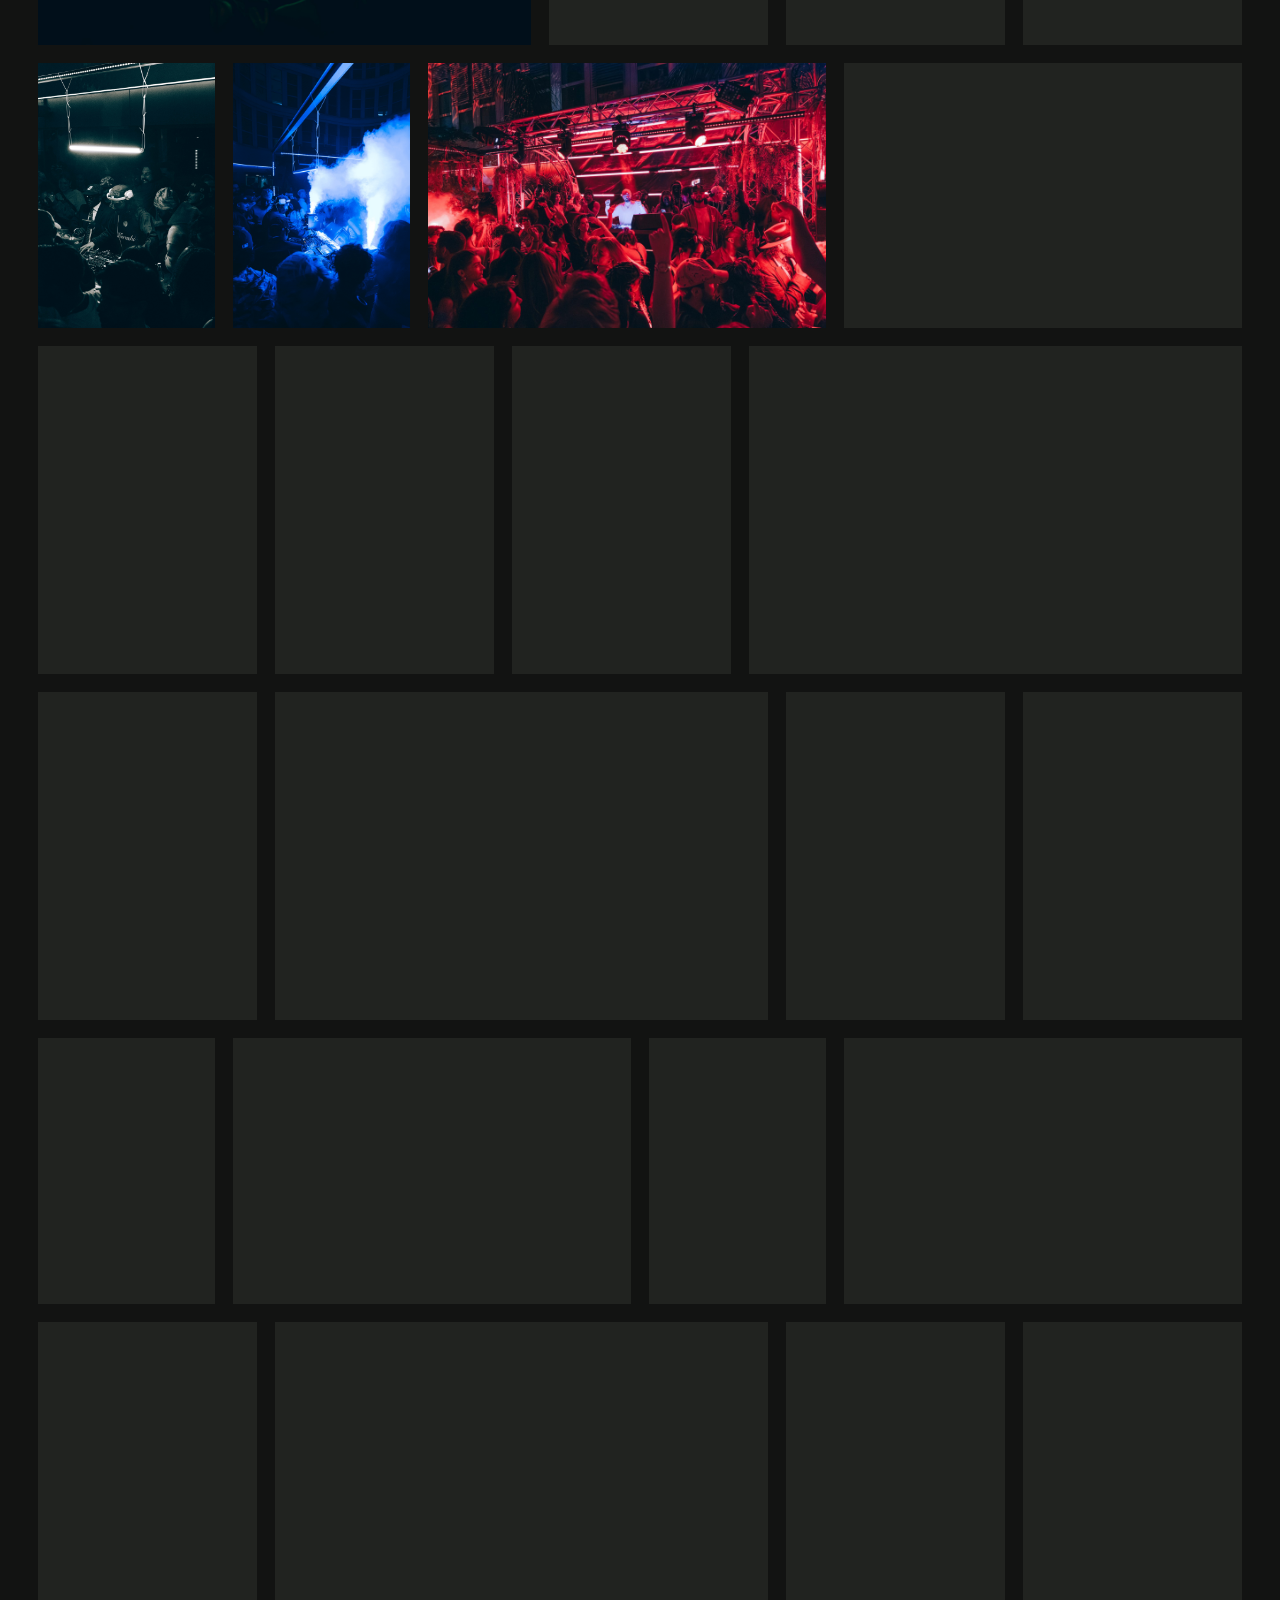
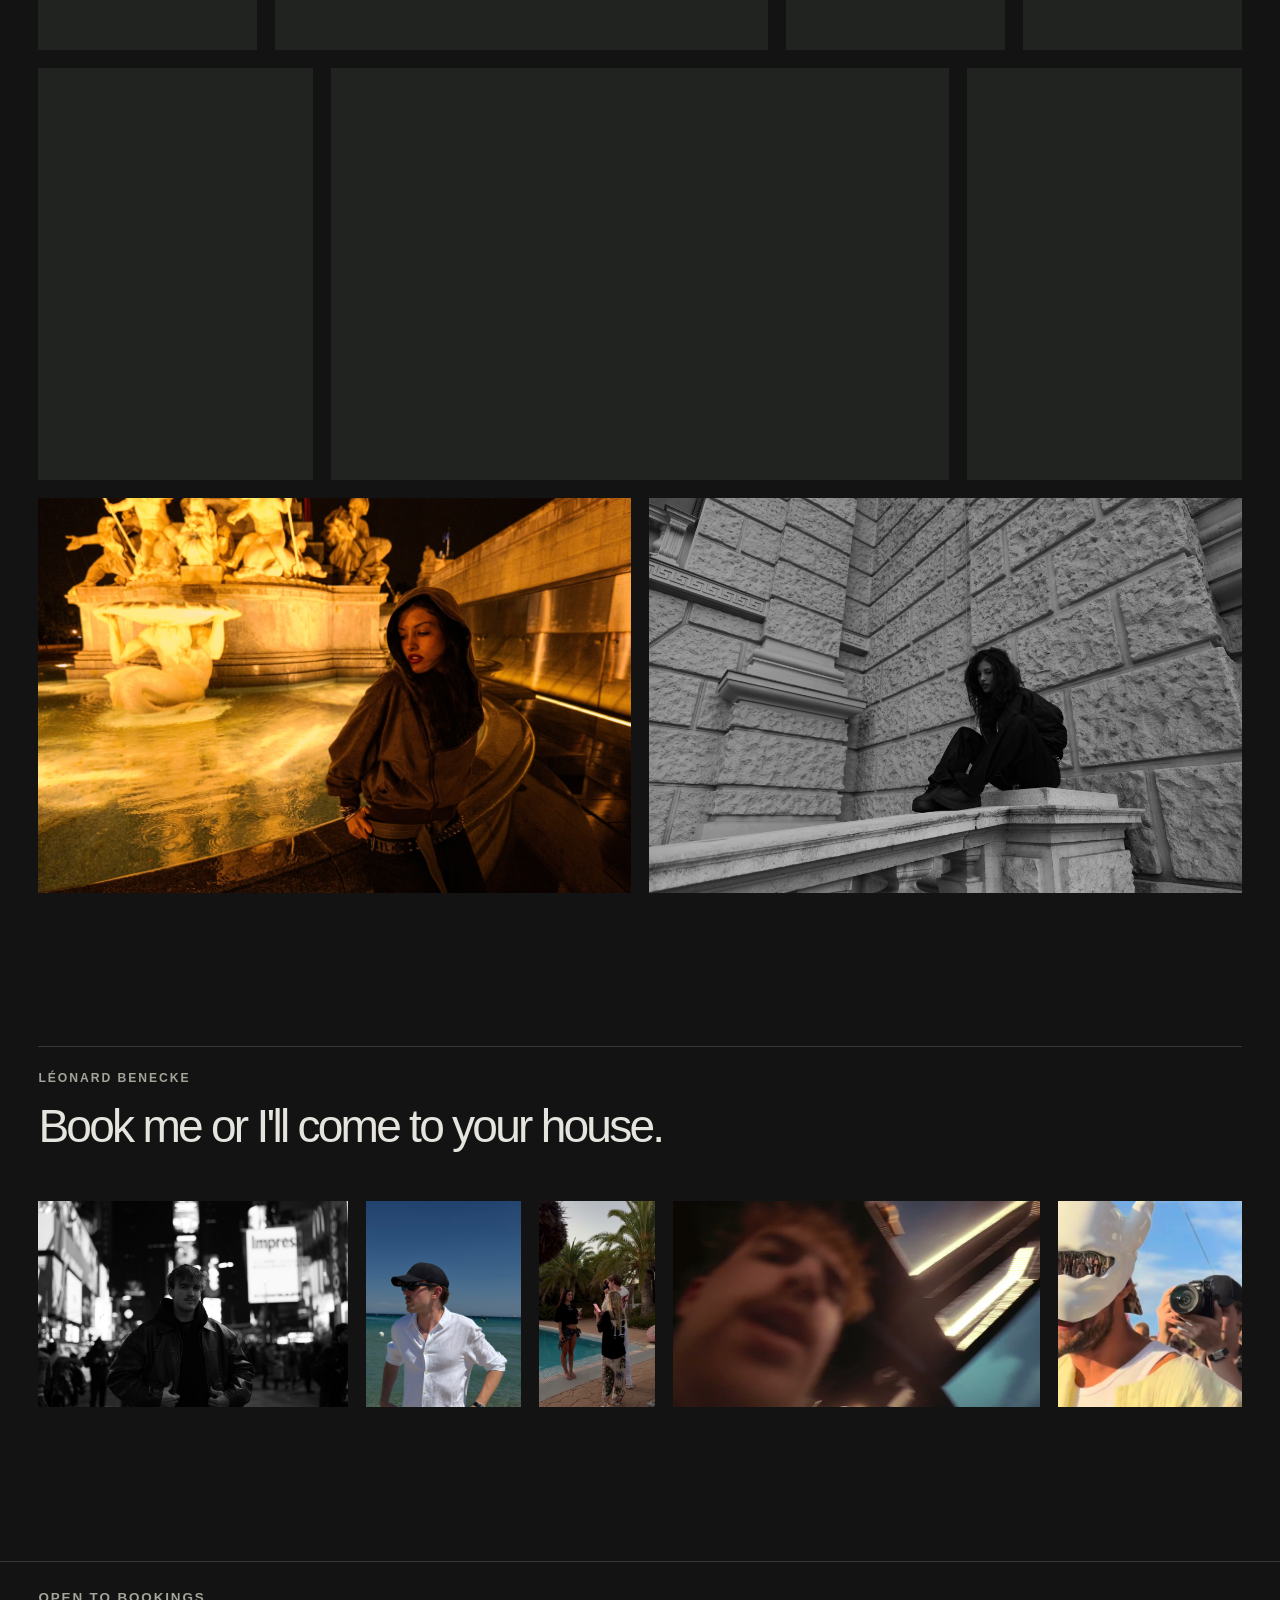
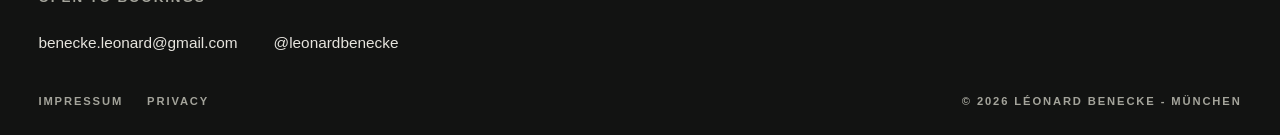
==== commit 6fa4e880: "Align personal media in equal-height rows" ====
--- a/index.html
+++ b/index.html
@@ -34,7 +34,7 @@
     <title>Léonard Benecke Photography | Foto &amp; Video in München</title>
     <link rel="canonical" href="https://leonardbenecke.de/" />
     <link rel="icon" href="data:image/svg+xml,%3Csvg xmlns='http://www.w3.org/2000/svg' viewBox='0 0 64 64'%3E%3Crect width='64' height='64' fill='%2311110f'/%3E%3Ctext x='32' y='39' text-anchor='middle' font-family='Arial' font-size='24' fill='%23f4f1ea'%3ELB%3C/text%3E%3C/svg%3E" />
-    <link rel="stylesheet" href="styles.css?v=ab8ab81970b3" />
+    <link rel="stylesheet" href="styles.css?v=f86dc9c57011" />
     <script type="application/ld+json">
       {
         "@context": "https://schema.org",
@@ -127,27 +127,31 @@
         <div class="about-intro">
           <div>
             <p class="about-label">Léonard Benecke</p>
-            <h2 id="about-title">Book me before I start a podcast.</h2>
+            <h2 id="about-title">Book me or I'll come to your house.</h2>
           </div>
         </div>
         <div class="about-photos">
-          <figure class="about-photo-main">
+          <div class="about-row">
+          <figure style="--about-ratio: 1.5" class="about-photo-main">
             <img src="media/images/about/leonard-city.jpg" width="1086" height="724" alt="Black-and-white portrait of Léonard Benecke in a city at night" loading="lazy" decoding="async" />
           </figure>
-          <figure>
+          <figure style="--about-ratio: 0.75">
             <img src="media/images/about/leonard-seaside.jpg" width="768" height="1024" alt="Léonard Benecke by the sea in a white shirt and black cap" loading="lazy" decoding="async" />
           </figure>
-          <figure>
+          </div>
+          <div class="about-row">
+          <figure style="--about-ratio: 0.5625">
             <video autoplay muted loop playsinline preload="none" width="720" height="1280" poster="media/images/about/behind-the-scenes-poster.jpg" aria-label="Behind-the-scenes video" data-bts-video data-sdr-src="media/videos/about/behind-the-scenes.mp4" data-hdr-src="media/videos/about/behind-the-scenes-hdr.mp4">
             </video>
           </figure>
-          <figure class="about-video-wide">
+          <figure style="--about-ratio: 1.7777777777777777" class="about-video-wide">
             <video autoplay muted loop playsinline preload="none" width="1280" height="720" poster="media/images/about/behind-the-scenes-boat-poster.jpg" aria-label="Behind-the-scenes video on a boat" data-bts-video data-sdr-src="media/videos/about/behind-the-scenes-boat.mp4" data-hdr-src="media/videos/about/behind-the-scenes-boat-hdr.mp4">
             </video>
           </figure>
-          <figure class="about-photo-work">
+          <figure style="--about-ratio: 0.8907922912205567" class="about-photo-work">
             <img src="media/images/about/leonard-photographing.png" width="832" height="934" alt="Léonard Benecke photographing at an outdoor event" loading="lazy" decoding="async" />
           </figure>
+          </div>
         </div>
       </section>
 
--- a/styles.css
+++ b/styles.css
@@ -480,13 +480,17 @@
 }
 
 .about-photos {
-  display: grid;
-  grid-template-columns: 1.5fr 0.75fr 0.5625fr 1.777778fr 0.890792fr;
+  display: flex;
   gap: clamp(12px, 1.4vw, 22px);
   align-items: start;
 }
 
+.about-row {
+  display: contents;
+}
+
 .about-photos figure {
+  flex: var(--about-ratio) 1 0%;
   min-width: 0;
   background: var(--image-placeholder);
 }
@@ -617,13 +621,14 @@
 
 @media (max-width: 1100px) {
   .about-photos {
-    grid-template-columns: repeat(2, minmax(0, 1fr));
-  }
-
-  .about-photo-main,
-  .about-video-wide,
-  .about-photo-work {
-    grid-column: 1 / -1;
+    flex-direction: column;
+  }
+
+  .about-row {
+    display: flex;
+    width: 100%;
+    gap: inherit;
+    align-items: start;
   }
 }
 
